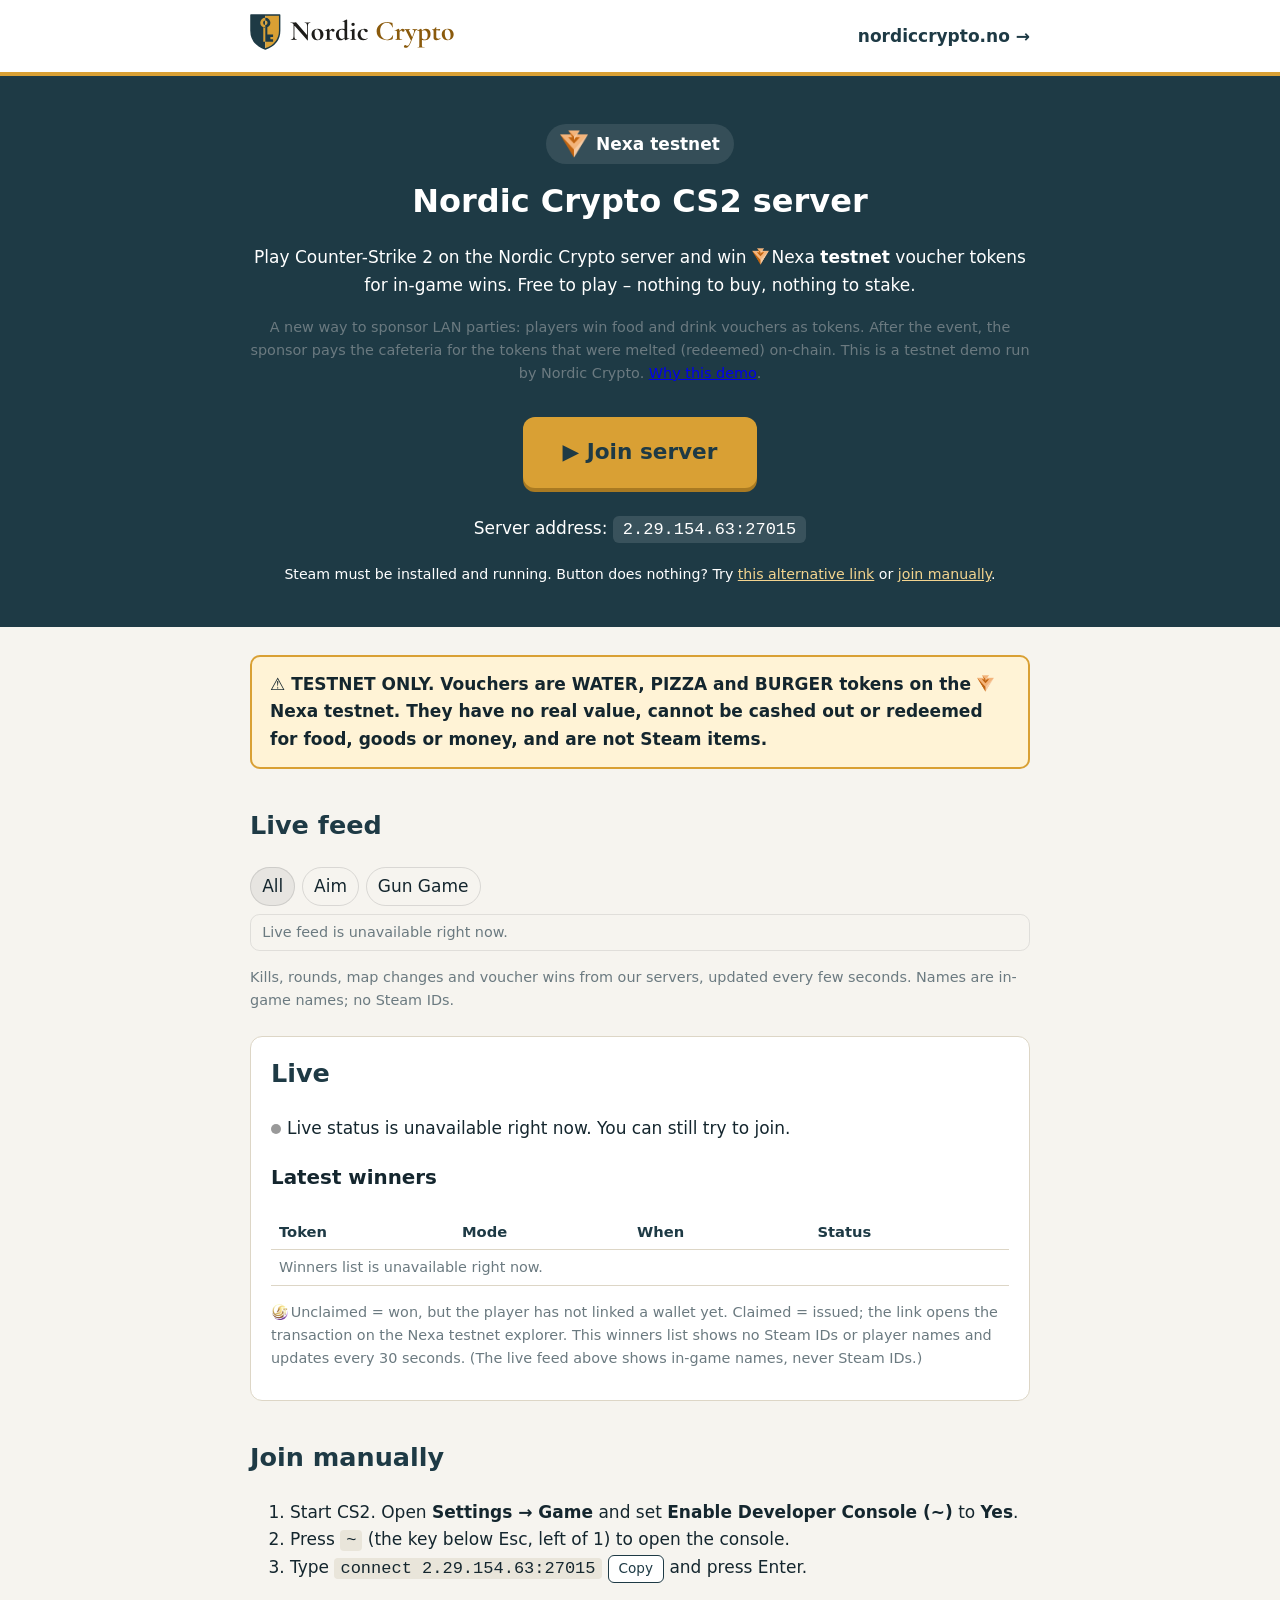
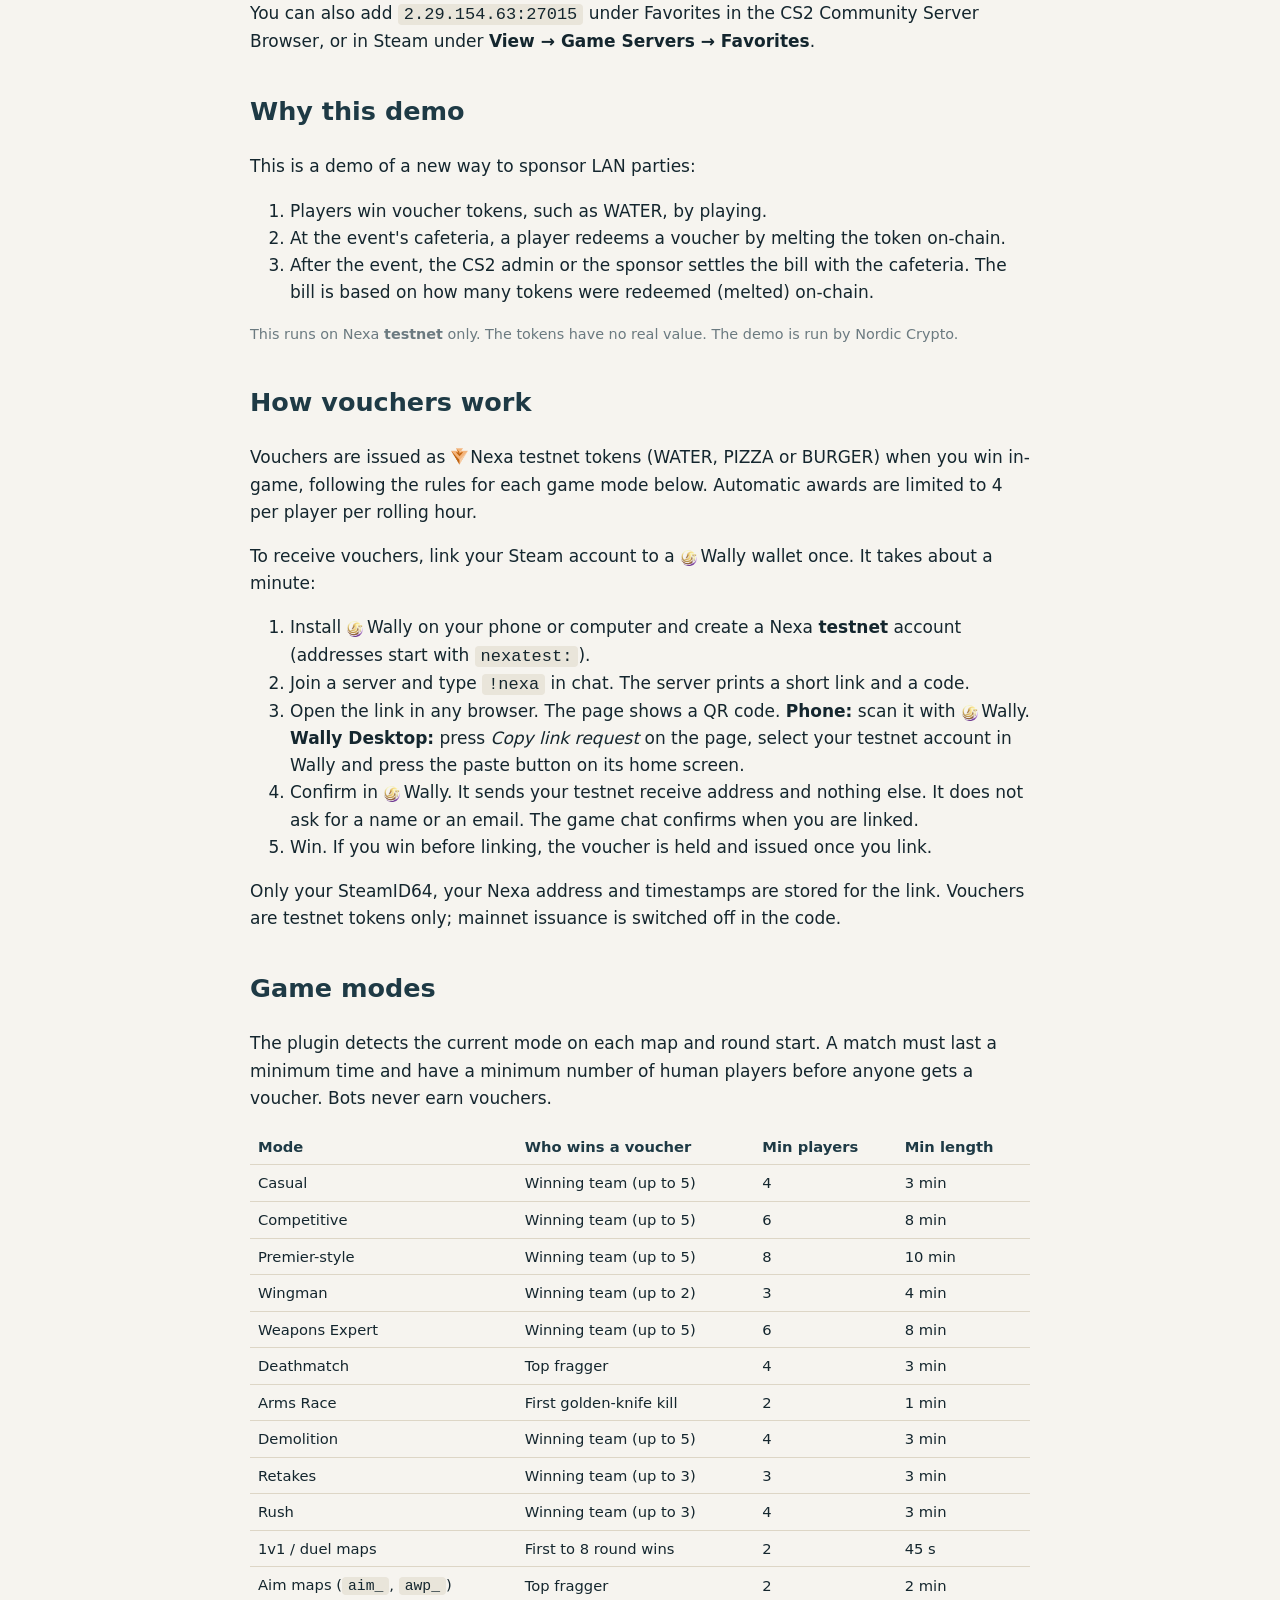
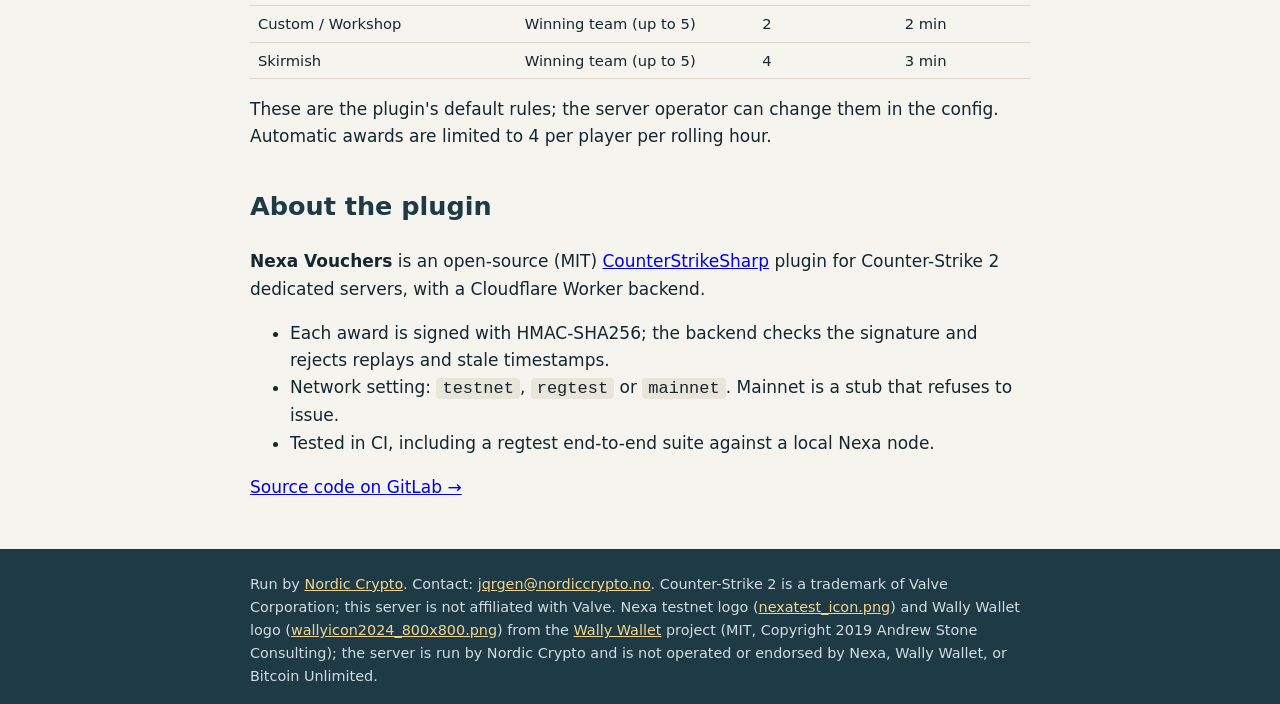
==== index.html @ bd3c8db7 "Hero: LAN sponsorship one-liner linking to Why this demo" ====
<!doctype html>
<html lang="en">
<head>
<meta charset="utf-8">
<meta name="viewport" content="width=device-width,initial-scale=1">
<title>Nordic Crypto CS2 server – Nexa testnet vouchers</title>
<meta name="description" content="Join the Nordic Crypto Counter-Strike 2 server. Win matches and earn Nexa testnet demo vouchers. Testnet only, no monetary value.">
<link rel="icon" href="assets/favicon.ico">
<link rel="apple-touch-icon" href="assets/apple-touch-icon.png">
<style>
:root{--teal:#1E3A45;--gold:#D9A034;--ink:#14262e;--bg:#f6f4ef}
*{box-sizing:border-box}body{margin:0;font:17px/1.6 system-ui,-apple-system,Segoe UI,Roboto,sans-serif;color:var(--ink);background:var(--bg)}
header{background:#fff;border-bottom:4px solid var(--gold)}.wrap{max-width:820px;margin:0 auto;padding:0 20px}
header .wrap{display:flex;align-items:center;justify-content:space-between;padding:14px 20px}header img{height:36px}
header a.back{color:var(--teal);font-weight:600;text-decoration:none}
.hero{background:var(--teal);color:#fff;text-align:center;padding:48px 0 40px}.hero h1{margin:0 0 8px;font-size:2rem}
.btn{display:inline-block;background:var(--gold);color:var(--teal);font-weight:800;font-size:1.35rem;padding:18px 40px;border-radius:12px;text-decoration:none;margin:18px 0 10px;box-shadow:0 4px 0 #a97a22}
.btn:hover{filter:brightness(1.07)}.addr{font-family:ui-monospace,Menlo,monospace;background:rgba(255,255,255,.12);padding:4px 10px;border-radius:6px}
.hero small a{color:#f3d48f}
.warn{background:#fff3d6;border:2px solid var(--gold);border-radius:10px;padding:14px 18px;margin:28px 0;font-weight:600}
h2{color:var(--teal);margin-top:36px}code,kbd{font-family:ui-monospace,Menlo,monospace;background:#e9e5da;padding:1px 6px;border-radius:4px}
table{border-collapse:collapse;width:100%;font-size:.92rem}th,td{border-bottom:1px solid #ddd6c6;padding:6px 8px;text-align:left}th{color:var(--teal)}
.copy{cursor:pointer;border:1px solid var(--teal);background:#fff;color:var(--teal);border-radius:6px;padding:2px 10px;font:inherit;font-size:.85rem;margin-left:6px}
footer{margin-top:48px;padding:24px 0;background:var(--teal);color:#cfdde2;font-size:.9rem}footer a{color:#f3d48f}
.nt{width:1em;height:1em;vertical-align:-.12em;margin-right:.15em}
.ww{width:16px;height:16px;vertical-align:-.22em;margin:0 .22em 0 .04em;flex:none}
.tag .ww{margin:0}
.netbadge{display:inline-flex;align-items:center;gap:8px;background:rgba(255,255,255,.1);border-radius:999px;padding:6px 14px;margin-bottom:12px;font-weight:600}.netbadge img{width:28px;height:28px}
.live{background:#fff;border:1px solid #ddd6c6;border-radius:12px;padding:16px 20px;margin:24px 0}.live h2{margin-top:0}
.dot{display:inline-block;width:10px;height:10px;border-radius:50%;background:#999;margin-right:6px}.dot.on{background:#2e9e5b}.dot.off{background:#c0392b}
.tag{display:inline-flex;align-items:center;gap:.28em;white-space:nowrap;vertical-align:baseline;font-size:.8rem;font-weight:700;padding:2px 8px;border-radius:999px}.tag.c{background:#d9f0e2;color:#1d6b3d}.tag.u{background:#eee;color:#555}
.muted{color:#6b7a80;font-size:.9rem}
</style>
<link rel="stylesheet" href="assets/feed.css">
</head>
<body>
<header><div class="wrap"><a href="https://nordiccrypto.no"><img src="assets/lockup.svg" alt="Nordic Crypto"></a><a class="back" href="https://nordiccrypto.no">nordiccrypto.no →</a></div></header>

<section class="hero"><div class="wrap">
<div class="netbadge"><img src="assets/nexa-testnet.png" alt="Nexa testnet logo" width="28" height="28">Nexa testnet</div>
<h1>Nordic Crypto CS2 server</h1>
<p>Play Counter-Strike 2 on the Nordic Crypto server and win <img class="nt" src="assets/nexa-testnet.png" alt="" width="16" height="16">Nexa <strong>testnet</strong> voucher tokens for in-game wins. Free to play – nothing to buy, nothing to stake.</p>
<p class="muted">A new way to sponsor LAN parties: players win food and drink vouchers as tokens. After the event, the sponsor pays the cafeteria for the tokens that were melted (redeemed) on-chain. This is a testnet demo run by Nordic Crypto. <a href="#why">Why this demo</a>.</p>
<a class="btn" href="steam://connect/2.29.154.63:27015">▶ Join server</a>
<p>Server address: <span class="addr" id="addr">2.29.154.63:27015</span></p>
<small>Steam must be installed and running. Button does nothing? Try <a href="steam://run/730//+connect%202.29.154.63:27015">this alternative link</a> or <a href="#manual">join manually</a>.</small>
</div></section>

<main class="wrap">
<div class="warn">⚠ TESTNET ONLY. Vouchers are WATER, PIZZA and BURGER tokens on the <img class="nt" src="assets/nexa-testnet.png" alt="" width="16" height="16">Nexa testnet. They have no real value, cannot be cashed out or redeemed for food, goods or money, and are not Steam items.</div>

<section class="feed">
<h2>Live feed</h2>
<div class="tabs" id="feed-tabs"><button data-server="" aria-pressed="true">All</button><button data-server="cs2-vouchers-1" aria-pressed="false">Aim</button><button data-server="cs2-gungame-1" aria-pressed="false">Gun Game</button></div>
<ol id="feed" aria-live="polite"><li class="muted">Loading…</li></ol>
<p class="muted">Kills, rounds, map changes and voucher wins from our servers, updated every few seconds. Names are in-game names; no Steam IDs.</p>
</section>
<script src="assets/feed.js" defer></script>

<section class="live" aria-live="polite">
<h2>Live</h2>
<p id="srv"><span class="dot"></span>Loading server status…</p>
<h3>Latest winners</h3>
<table><thead><tr><th>Token</th><th>Mode</th><th>When</th><th>Status</th></tr></thead><tbody id="wins"><tr><td colspan="4" class="muted">Loading…</td></tr></tbody></table>
<p class="muted"><img class="ww" src="assets/wally-wallet.png" alt="Wally Wallet" width="16" height="16">Unclaimed = won, but the player has not linked a wallet yet. Claimed = issued; the link opens the transaction on the Nexa testnet explorer. This winners list shows no Steam IDs or player names and updates every 30 seconds. (The live feed above shows in-game names, never Steam IDs.)</p>
</section>

<h2 id="manual">Join manually</h2>
<ol>
<li>Start CS2. Open <strong>Settings → Game</strong> and set <strong>Enable Developer Console (~)</strong> to <strong>Yes</strong>.</li>
<li>Press <kbd>~</kbd> (the key below Esc, left of 1) to open the console.</li>
<li>Type <code id="cmd">connect 2.29.154.63:27015</code><button class="copy" data-copy="connect 2.29.154.63:27015">Copy</button> and press Enter.</li>
</ol>
<p>You can also add <code>2.29.154.63:27015</code> under Favorites in the CS2 Community Server Browser, or in Steam under <strong>View → Game Servers → Favorites</strong>.</p>

<h2 id="why">Why this demo</h2>
<p>This is a demo of a new way to sponsor LAN parties:</p>
<ol>
<li>Players win voucher tokens, such as WATER, by playing.</li>
<li>At the event's cafeteria, a player redeems a voucher by melting the token on-chain.</li>
<li>After the event, the CS2 admin or the sponsor settles the bill with the cafeteria. The bill is based on how many tokens were redeemed (melted) on-chain.</li>
</ol>
<p class="muted">This runs on Nexa <strong>testnet</strong> only. The tokens have no real value. The demo is run by Nordic Crypto.</p>

<h2>How vouchers work</h2>
<p>Vouchers are issued as <img class="nt" src="assets/nexa-testnet.png" alt="" width="16" height="16">Nexa testnet tokens (WATER, PIZZA or BURGER) when you win in-game, following the rules for each game mode below. Automatic awards are limited to 4 per player per rolling hour.</p>
<p>To receive vouchers, link your Steam account to a <img class="ww" src="assets/wally-wallet.png" alt="Wally Wallet" width="16" height="16">Wally wallet once. It takes about a minute:</p>
<ol>
<li>Install <img class="ww" src="assets/wally-wallet.png" alt="Wally Wallet" width="16" height="16">Wally on your phone or computer and create a Nexa <strong>testnet</strong> account (addresses start with <code>nexatest:</code>).</li>
<li>Join a server and type <code>!nexa</code> in chat. The server prints a short link and a code.</li>
<li>Open the link in any browser. The page shows a QR code. <strong>Phone:</strong> scan it with <img class="ww" src="assets/wally-wallet.png" alt="Wally Wallet" width="16" height="16">Wally. <strong>Wally Desktop:</strong> press <em>Copy link request</em> on the page, select your testnet account in Wally and press the paste button on its home screen.</li>
<li>Confirm in <img class="ww" src="assets/wally-wallet.png" alt="Wally Wallet" width="16" height="16">Wally. It sends your testnet receive address and nothing else. It does not ask for a name or an email. The game chat confirms when you are linked.</li>
<li>Win. If you win before linking, the voucher is held and issued once you link.</li>
</ol>
<p>Only your SteamID64, your Nexa address and timestamps are stored for the link. Vouchers are testnet tokens only; mainnet issuance is switched off in the code.</p>

<h2>Game modes</h2>
<p>The plugin detects the current mode on each map and round start. A match must last a minimum time and have a minimum number of human players before anyone gets a voucher. Bots never earn vouchers.</p>
<table>
<tr><th>Mode</th><th>Who wins a voucher</th><th>Min players</th><th>Min length</th></tr>
<tr><td>Casual</td><td>Winning team (up to 5)</td><td>4</td><td>3 min</td></tr>
<tr><td>Competitive</td><td>Winning team (up to 5)</td><td>6</td><td>8 min</td></tr>
<tr><td>Premier-style</td><td>Winning team (up to 5)</td><td>8</td><td>10 min</td></tr>
<tr><td>Wingman</td><td>Winning team (up to 2)</td><td>3</td><td>4 min</td></tr>
<tr><td>Weapons Expert</td><td>Winning team (up to 5)</td><td>6</td><td>8 min</td></tr>
<tr><td>Deathmatch</td><td>Top fragger</td><td>4</td><td>3 min</td></tr>
<tr><td>Arms Race</td><td>First golden-knife kill</td><td>2</td><td>1 min</td></tr>
<tr><td>Demolition</td><td>Winning team (up to 5)</td><td>4</td><td>3 min</td></tr>
<tr><td>Retakes</td><td>Winning team (up to 3)</td><td>3</td><td>3 min</td></tr>
<tr><td>Rush</td><td>Winning team (up to 3)</td><td>4</td><td>3 min</td></tr>
<tr><td>1v1 / duel maps</td><td>First to 8 round wins</td><td>2</td><td>45 s</td></tr>
<tr><td>Aim maps (<code>aim_</code>, <code>awp_</code>)</td><td>Top fragger</td><td>2</td><td>2 min</td></tr>
<tr><td>Custom / Workshop</td><td>Winning team (up to 5)</td><td>2</td><td>2 min</td></tr>
<tr><td>Skirmish</td><td>Winning team (up to 5)</td><td>4</td><td>3 min</td></tr>
</table>
<p>These are the plugin's default rules; the server operator can change them in the config. Automatic awards are limited to 4 per player per rolling hour.</p>

<h2>About the plugin</h2>
<p><strong>Nexa Vouchers</strong> is an open-source (MIT) <a href="https://github.com/roflmuffin/CounterStrikeSharp">CounterStrikeSharp</a> plugin for Counter-Strike 2 dedicated servers, with a Cloudflare Worker backend.</p>
<ul>
<li>Each award is signed with HMAC-SHA256; the backend checks the signature and rejects replays and stale timestamps.</li>
<li>Network setting: <code>testnet</code>, <code>regtest</code> or <code>mainnet</code>. Mainnet is a stub that refuses to issue.</li>
<li>Tested in CI, including a regtest end-to-end suite against a local Nexa node.</li>
</ul>
<p><a href="https://gitlab.com/jQrgen/cs2-nexa-vouchers">Source code on GitLab →</a></p>
</main>

<footer><div class="wrap">Run by <a href="https://nordiccrypto.no">Nordic Crypto</a>. Contact: <a href="mailto:jqrgen@nordiccrypto.no">jqrgen@nordiccrypto.no</a>. Counter-Strike 2 is a trademark of Valve Corporation; this server is not affiliated with Valve. Nexa testnet logo (<a href="https://gitlab.com/wallywallet/wallet/-/blob/main/shared/src/commonMain/resources/icons/nexatest_icon.png">nexatest_icon.png</a>) and Wally Wallet logo (<a href="https://gitlab.com/wallywallet/wallet/-/blob/main/shared/src/commonMain/resources/icons/wallyicon2024_800x800.png">wallyicon2024_800x800.png</a>) from the <a href="https://gitlab.com/wallywallet/wallet">Wally Wallet</a> project (MIT, Copyright 2019 Andrew Stone Consulting); the server is run by Nordic Crypto and is not operated or endorsed by Nexa, Wally Wallet, or Bitcoin Unlimited.</div></footer>
<script>
document.querySelectorAll('.copy').forEach(b=>b.onclick=()=>{navigator.clipboard.writeText(b.dataset.copy).then(()=>{b.textContent='Copied';setTimeout(()=>b.textContent='Copy',1500)})});

const API='https://cs2-api.nordiccrypto.workers.dev';
const wallyIcon='<img class="ww" src="assets/wally-wallet.png" alt="Wally Wallet" width="16" height="16">';
const esc=t=>String(t).replace(/[&<>"]/g,c=>({'&':'&amp;','<':'&lt;','>':'&gt;','"':'&quot;'}[c]));
const ago=t=>{const d=Math.max(0,Math.floor(Date.now()/1000)-t);return d<60?d+' s ago':d<3600?Math.floor(d/60)+' min ago':d<86400?Math.floor(d/3600)+' h ago':new Date(t*1000).toLocaleDateString()};
async function j(path){const r=await fetch(API+path,{cache:'no-store'});if(!r.ok)throw new Error(r.status);return r.json()}
async function refresh(){
  const srv=document.getElementById('srv'),wins=document.getElementById('wins');
  try{const s=await j('/stats');const list=s.servers||[];
    const names={'cs2-vouchers-1':['Aim / AWP','2.29.154.63:27015'],'cs2-gungame-1':['Gun Game (Arms Race)','2.29.154.63:27025']};
    const row=v=>{const n=names[v.serverId]||[v.serverId,''];const label='<strong>'+esc(n[0])+'</strong>'+(n[1]?' <a href="steam://connect/'+esc(n[1])+'">'+esc(n[1])+'</a>':'');
      return v.online?'<span class="dot on"></span>'+label+' – online – '+esc(v.players)+' '+(v.players===1?'human':'humans')+(v.bots!=null?' + '+esc(v.bots)+' '+(v.bots===1?'bot':'bots'):'')+' / '+esc(v.maxPlayers)+' · map <code>'+esc(v.map)+'</code> · '+esc(v.mode)
        :'<span class="dot off"></span>'+label+' – offline – last seen '+ago(v.lastSeen)};
    srv.innerHTML=list.length?list.map(row).join('<br>'):'<span class="dot"></span>No status reported yet.';
  }catch(e){srv.innerHTML='<span class="dot"></span>Live status is unavailable right now. You can still try to join.'}
  try{const w=await j('/winners');const rows=w.winners||[];
    wins.innerHTML=rows.length?rows.map(r=>'<tr><td>'+esc(r.token)+'</td><td>'+esc(r.mode)+'</td><td>'+ago(r.time)+'</td><td>'+(r.status==='Claimed'?'<span class="tag c">'+wallyIcon+'Claimed</span>'+(r.txUrl&&/^https:\/\/testnet-explorer\.nexa\.org\/tx\/[0-9a-f]{64}$/.test(r.txUrl)?' <a href="'+esc(r.txUrl)+'" rel="noopener" target="_blank">tx</a>':'')+(r.recipient?' <span class="muted">'+esc(r.recipient)+'</span>':''):'<span class="tag u">Unclaimed</span>')+'</td></tr>').join(''):'<tr><td colspan="4" class="muted">No wins yet.</td></tr>';
  }catch(e){wins.innerHTML='<tr><td colspan="4" class="muted">Winners list is unavailable right now.</td></tr>'}
}
refresh();setInterval(refresh,30000);
</script>
</body>
</html>
---- assets/feed.css ----
.feed{margin:1.5rem 0}
.feed .tabs{display:flex;gap:.4rem;flex-wrap:wrap;margin:.5rem 0}
.feed .tabs button{font:inherit;padding:.3rem .7rem;border-radius:999px;border:1px solid #8884;background:transparent;color:inherit;cursor:pointer}
.feed .tabs button[aria-pressed="true"]{background:#8882}
.feed ol{list-style:none;margin:0;padding:0;max-height:22rem;overflow-y:auto;border:1px solid #8883;border-radius:.6rem;font-size:.92rem}
.feed li{padding:.4rem .7rem;border-bottom:1px solid #8882;display:flex;gap:.5rem;align-items:baseline;overflow-wrap:anywhere}
.feed li:last-child{border-bottom:0}
.feed time{opacity:.6;font-size:.8rem;white-space:nowrap;min-width:3.2rem}
.feed .srv{opacity:.6;font-size:.75rem;white-space:nowrap}
.feed .CT{color:#5aa9e6}.feed .T{color:#e6b35a}.feed .hs{font-size:.75rem;opacity:.8}
@media (max-width:540px){.feed li{flex-wrap:wrap}.feed ol{max-height:60vh}}
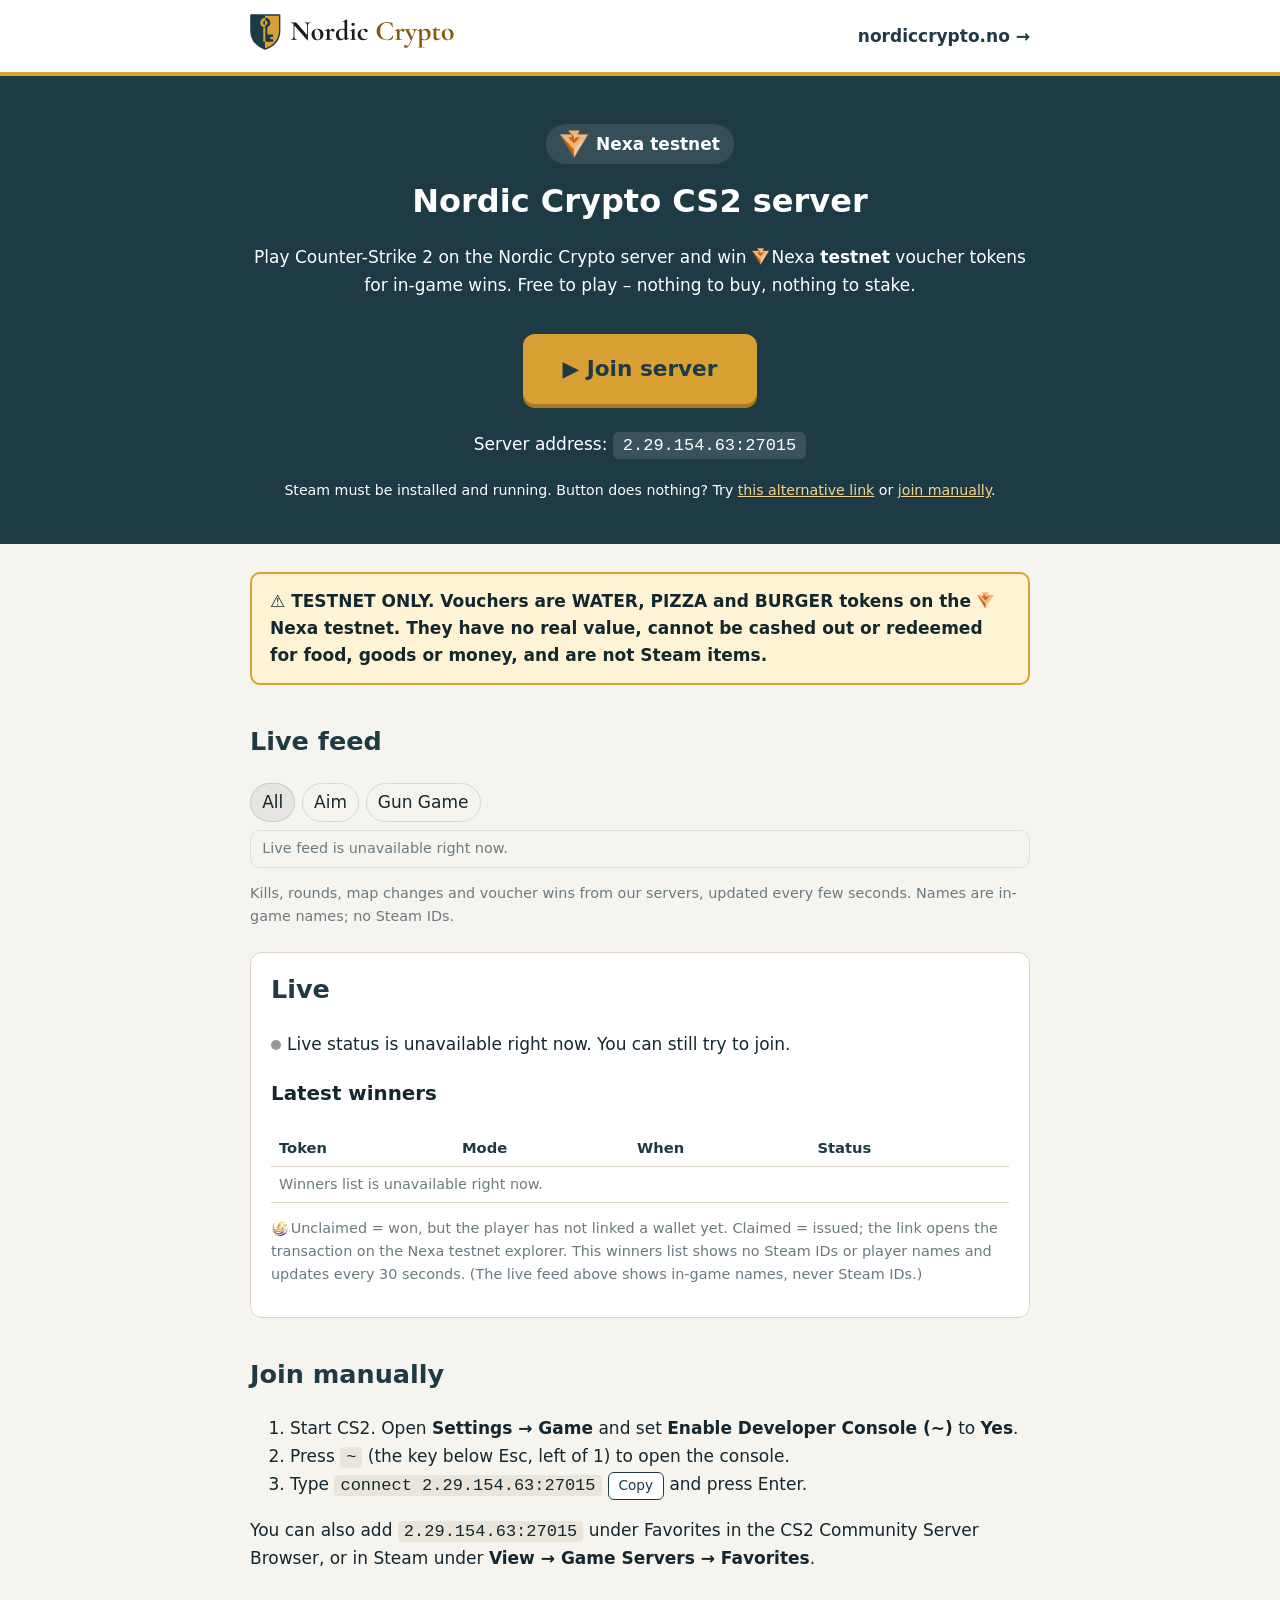
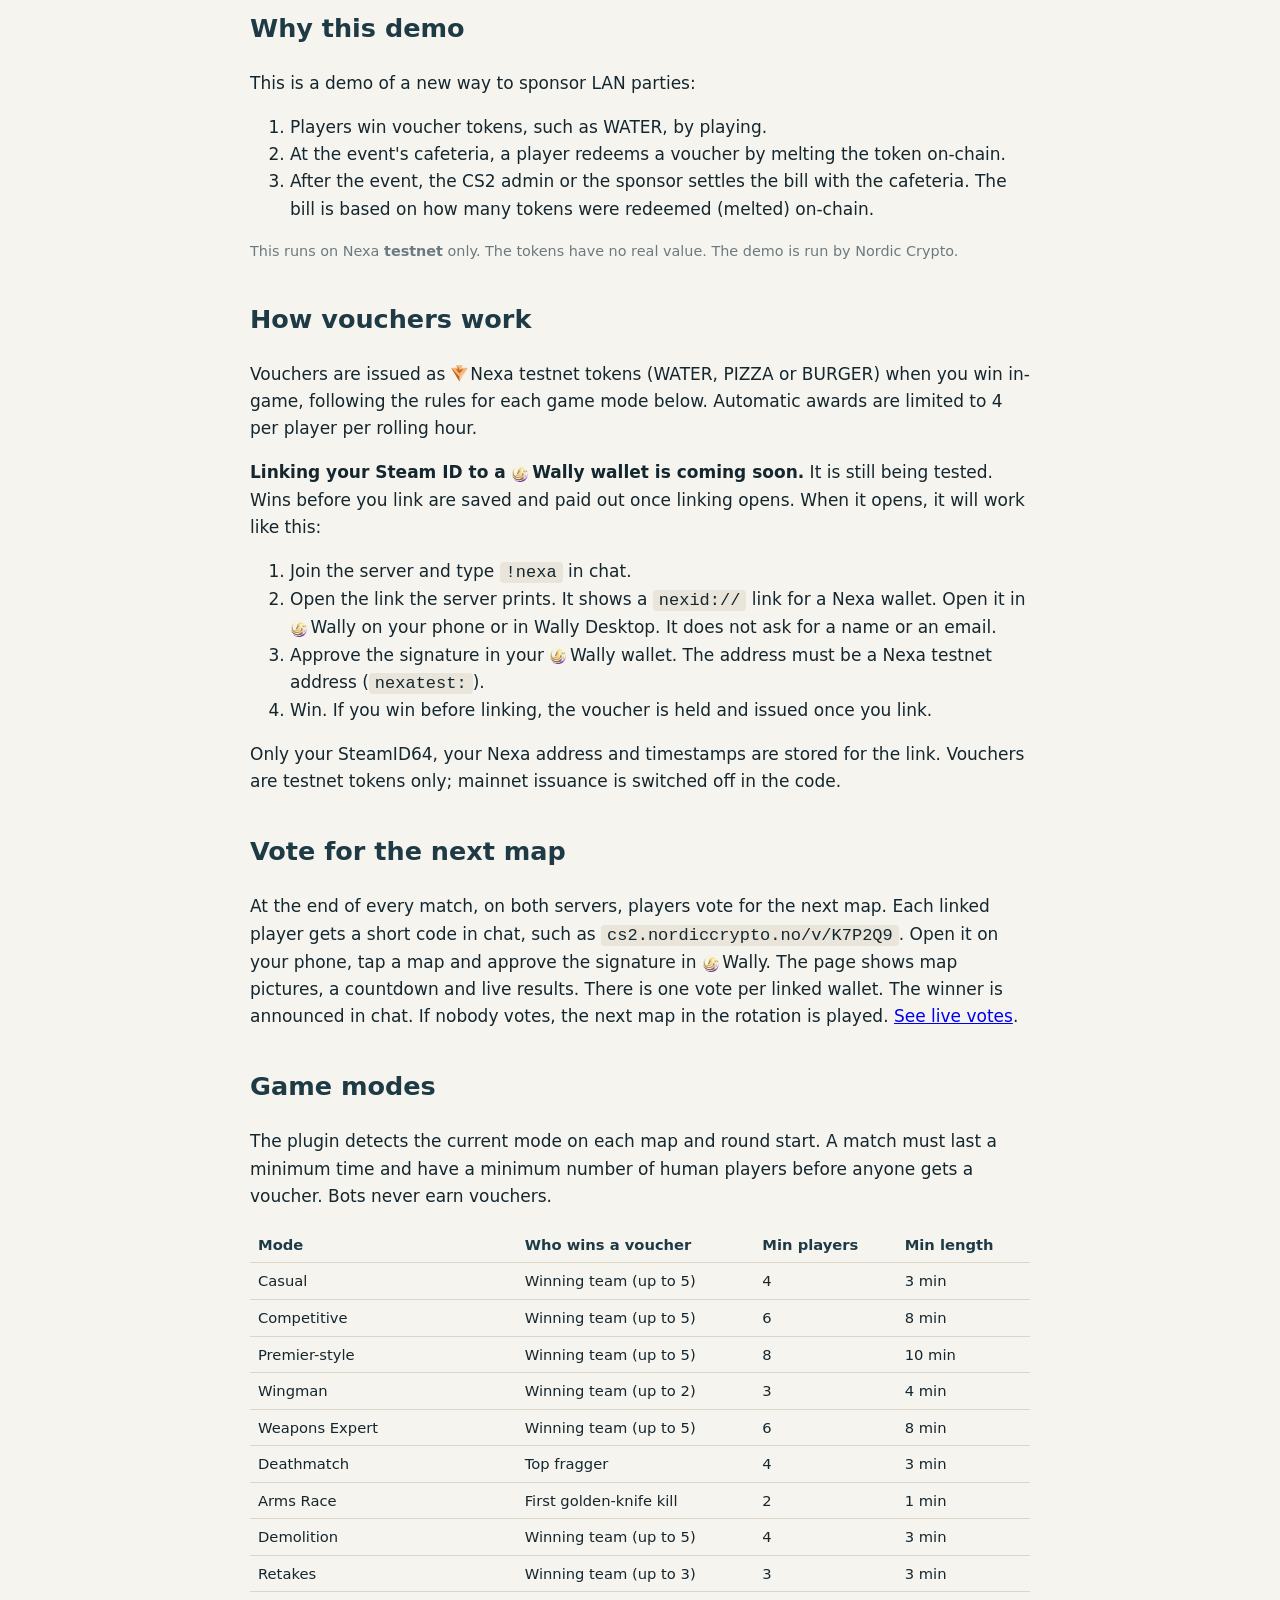
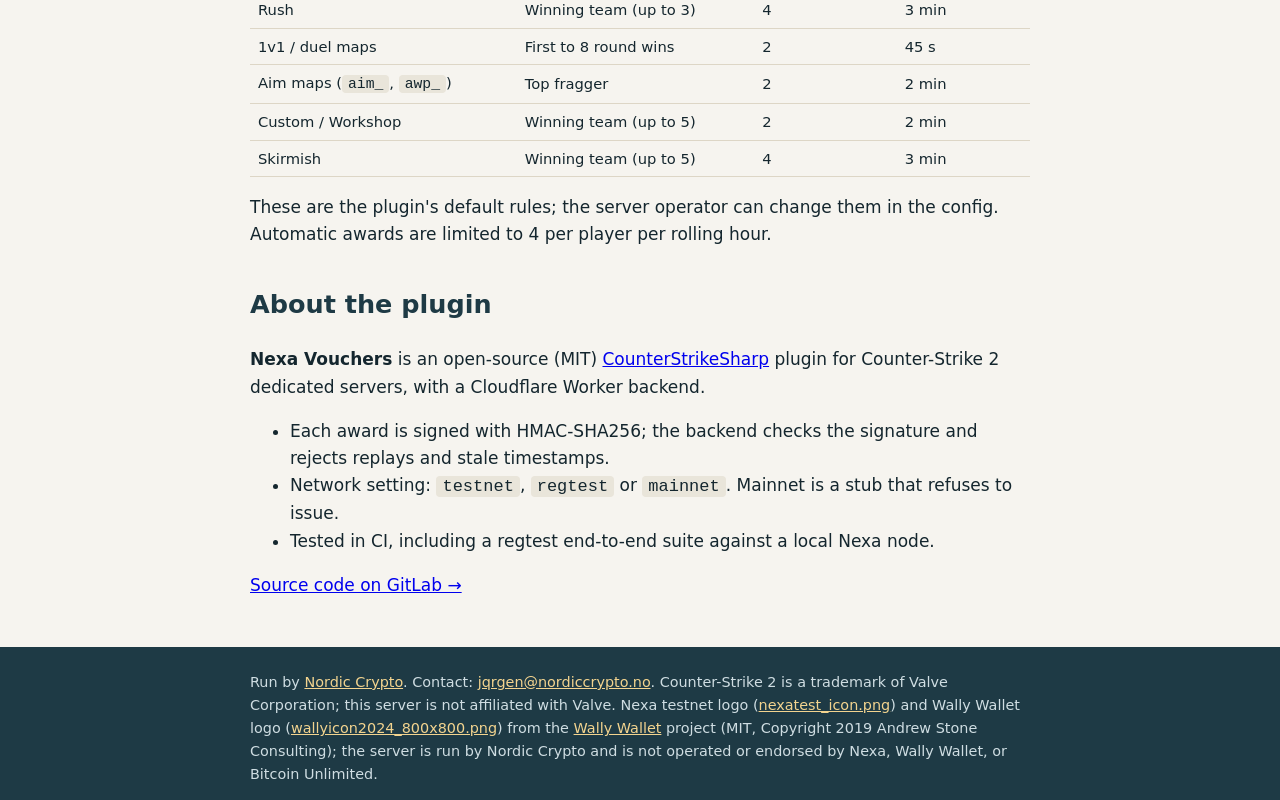
==== commit 598065f0: "Merge pull request #9 from nordic-crypto-org/map-vote Next-map vote: /v/CODE redirect and explainer" ====
--- a/index.html
+++ b/index.html
@@ -40,7 +40,6 @@
 <div class="netbadge"><img src="assets/nexa-testnet.png" alt="Nexa testnet logo" width="28" height="28">Nexa testnet</div>
 <h1>Nordic Crypto CS2 server</h1>
 <p>Play Counter-Strike 2 on the Nordic Crypto server and win <img class="nt" src="assets/nexa-testnet.png" alt="" width="16" height="16">Nexa <strong>testnet</strong> voucher tokens for in-game wins. Free to play – nothing to buy, nothing to stake.</p>
-<p class="muted">A new way to sponsor LAN parties: players win food and drink vouchers as tokens. After the event, the sponsor pays the cafeteria for the tokens that were melted (redeemed) on-chain. This is a testnet demo run by Nordic Crypto. <a href="#why">Why this demo</a>.</p>
 <a class="btn" href="steam://connect/2.29.154.63:27015">▶ Join server</a>
 <p>Server address: <span class="addr" id="addr">2.29.154.63:27015</span></p>
 <small>Steam must be installed and running. Button does nothing? Try <a href="steam://run/730//+connect%202.29.154.63:27015">this alternative link</a> or <a href="#manual">join manually</a>.</small>
@@ -73,7 +72,7 @@
 </ol>
 <p>You can also add <code>2.29.154.63:27015</code> under Favorites in the CS2 Community Server Browser, or in Steam under <strong>View → Game Servers → Favorites</strong>.</p>
 
-<h2 id="why">Why this demo</h2>
+<h2>Why this demo</h2>
 <p>This is a demo of a new way to sponsor LAN parties:</p>
 <ol>
 <li>Players win voucher tokens, such as WATER, by playing.</li>
@@ -84,15 +83,17 @@
 
 <h2>How vouchers work</h2>
 <p>Vouchers are issued as <img class="nt" src="assets/nexa-testnet.png" alt="" width="16" height="16">Nexa testnet tokens (WATER, PIZZA or BURGER) when you win in-game, following the rules for each game mode below. Automatic awards are limited to 4 per player per rolling hour.</p>
-<p>To receive vouchers, link your Steam account to a <img class="ww" src="assets/wally-wallet.png" alt="Wally Wallet" width="16" height="16">Wally wallet once. It takes about a minute:</p>
+<p><strong>Linking your Steam ID to a <img class="ww" src="assets/wally-wallet.png" alt="Wally Wallet" width="16" height="16">Wally wallet is coming soon.</strong> It is still being tested. Wins before you link are saved and paid out once linking opens. When it opens, it will work like this:</p>
 <ol>
-<li>Install <img class="ww" src="assets/wally-wallet.png" alt="Wally Wallet" width="16" height="16">Wally on your phone or computer and create a Nexa <strong>testnet</strong> account (addresses start with <code>nexatest:</code>).</li>
-<li>Join a server and type <code>!nexa</code> in chat. The server prints a short link and a code.</li>
-<li>Open the link in any browser. The page shows a QR code. <strong>Phone:</strong> scan it with <img class="ww" src="assets/wally-wallet.png" alt="Wally Wallet" width="16" height="16">Wally. <strong>Wally Desktop:</strong> press <em>Copy link request</em> on the page, select your testnet account in Wally and press the paste button on its home screen.</li>
-<li>Confirm in <img class="ww" src="assets/wally-wallet.png" alt="Wally Wallet" width="16" height="16">Wally. It sends your testnet receive address and nothing else. It does not ask for a name or an email. The game chat confirms when you are linked.</li>
+<li>Join the server and type <code>!nexa</code> in chat.</li>
+<li>Open the link the server prints. It shows a <code>nexid://</code> link for a Nexa wallet. Open it in <img class="ww" src="assets/wally-wallet.png" alt="Wally Wallet" width="16" height="16">Wally on your phone or in Wally Desktop. It does not ask for a name or an email.</li>
+<li>Approve the signature in your <img class="ww" src="assets/wally-wallet.png" alt="Wally Wallet" width="16" height="16">Wally wallet. The address must be a Nexa testnet address (<code>nexatest:</code>).</li>
 <li>Win. If you win before linking, the voucher is held and issued once you link.</li>
 </ol>
 <p>Only your SteamID64, your Nexa address and timestamps are stored for the link. Vouchers are testnet tokens only; mainnet issuance is switched off in the code.</p>
+
+<h2>Vote for the next map</h2>
+<p>At the end of every match, on both servers, players vote for the next map. Each linked player gets a short code in chat, such as <code>cs2.nordiccrypto.no/v/K7P2Q9</code>. Open it on your phone, tap a map and approve the signature in <img class="ww" src="assets/wally-wallet.png" alt="Wally Wallet" width="16" height="16">Wally. The page shows map pictures, a countdown and live results. There is one vote per linked wallet. The winner is announced in chat. If nobody votes, the next map in the rotation is played. <a href="/vote">See live votes</a>.</p>
 
 <h2>Game modes</h2>
 <p>The plugin detects the current mode on each map and round start. A match must last a minimum time and have a minimum number of human players before anyone gets a voucher. Bots never earn vouchers.</p>
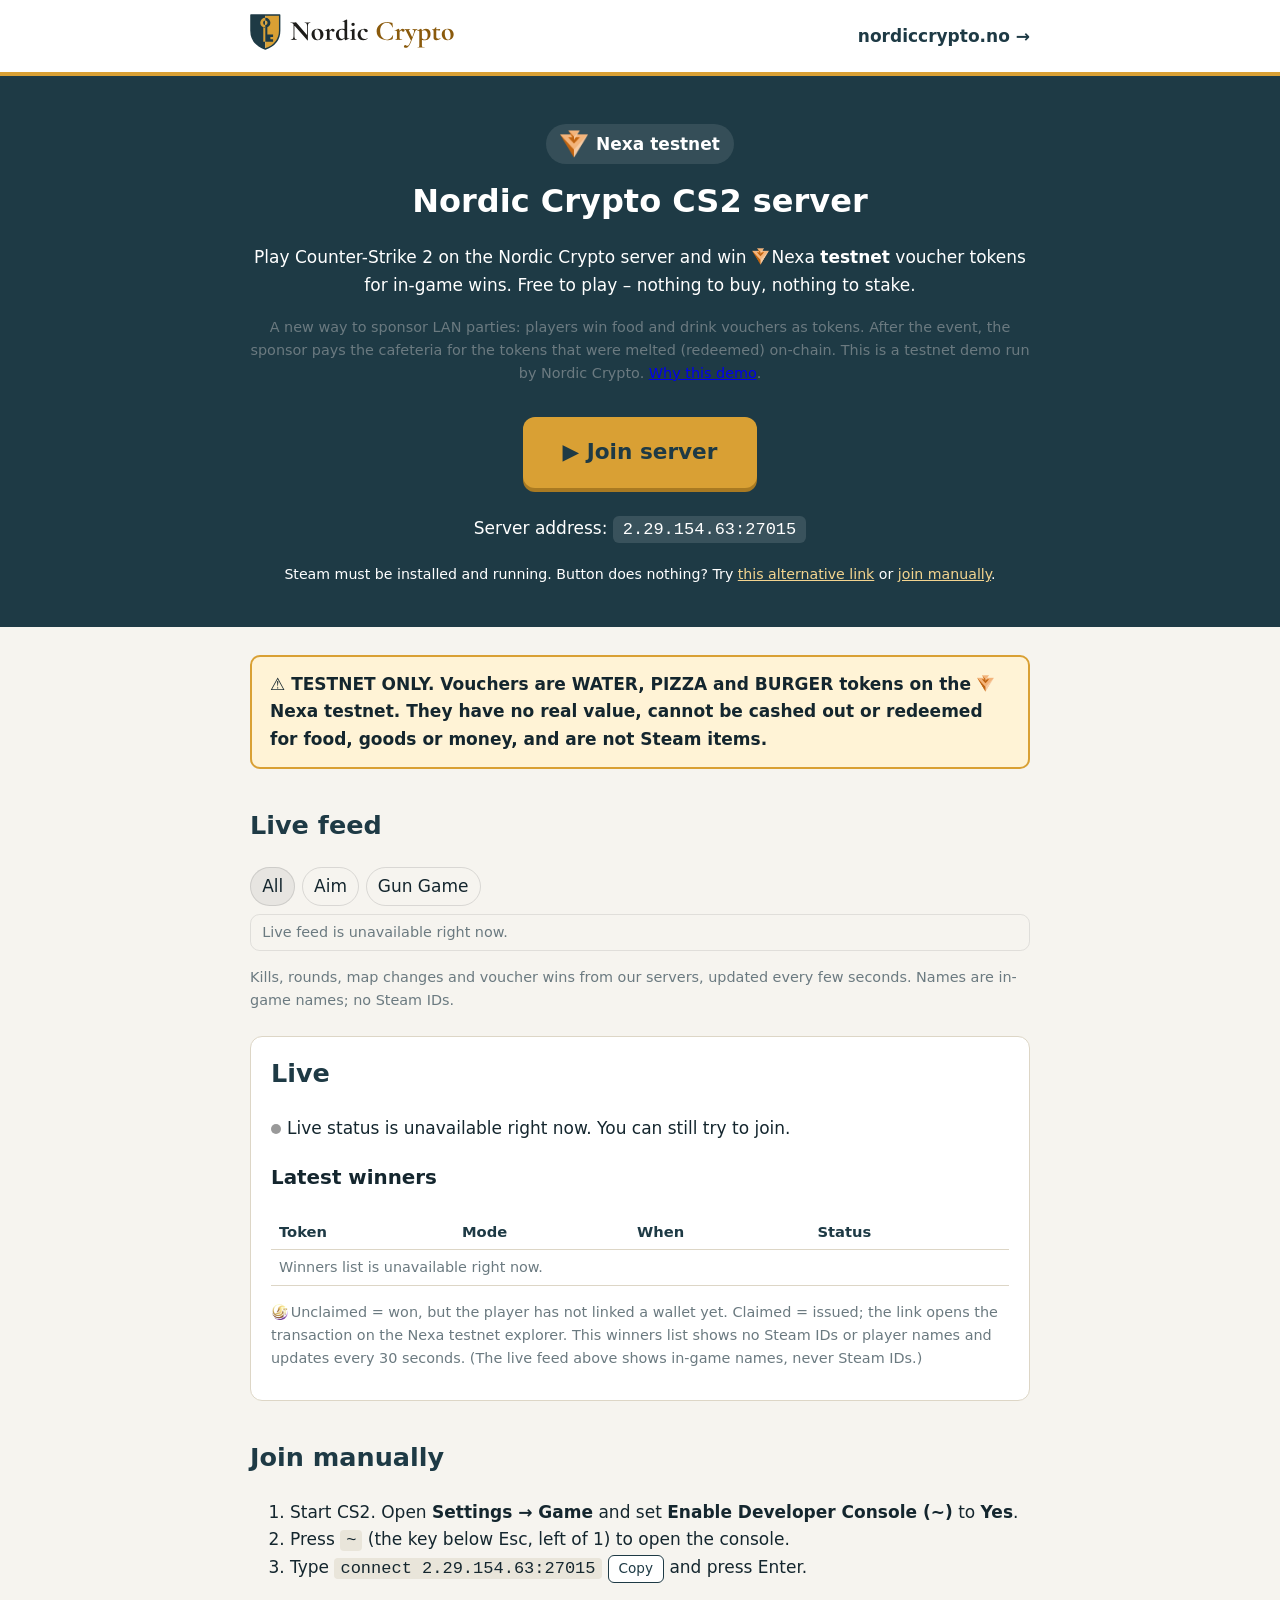
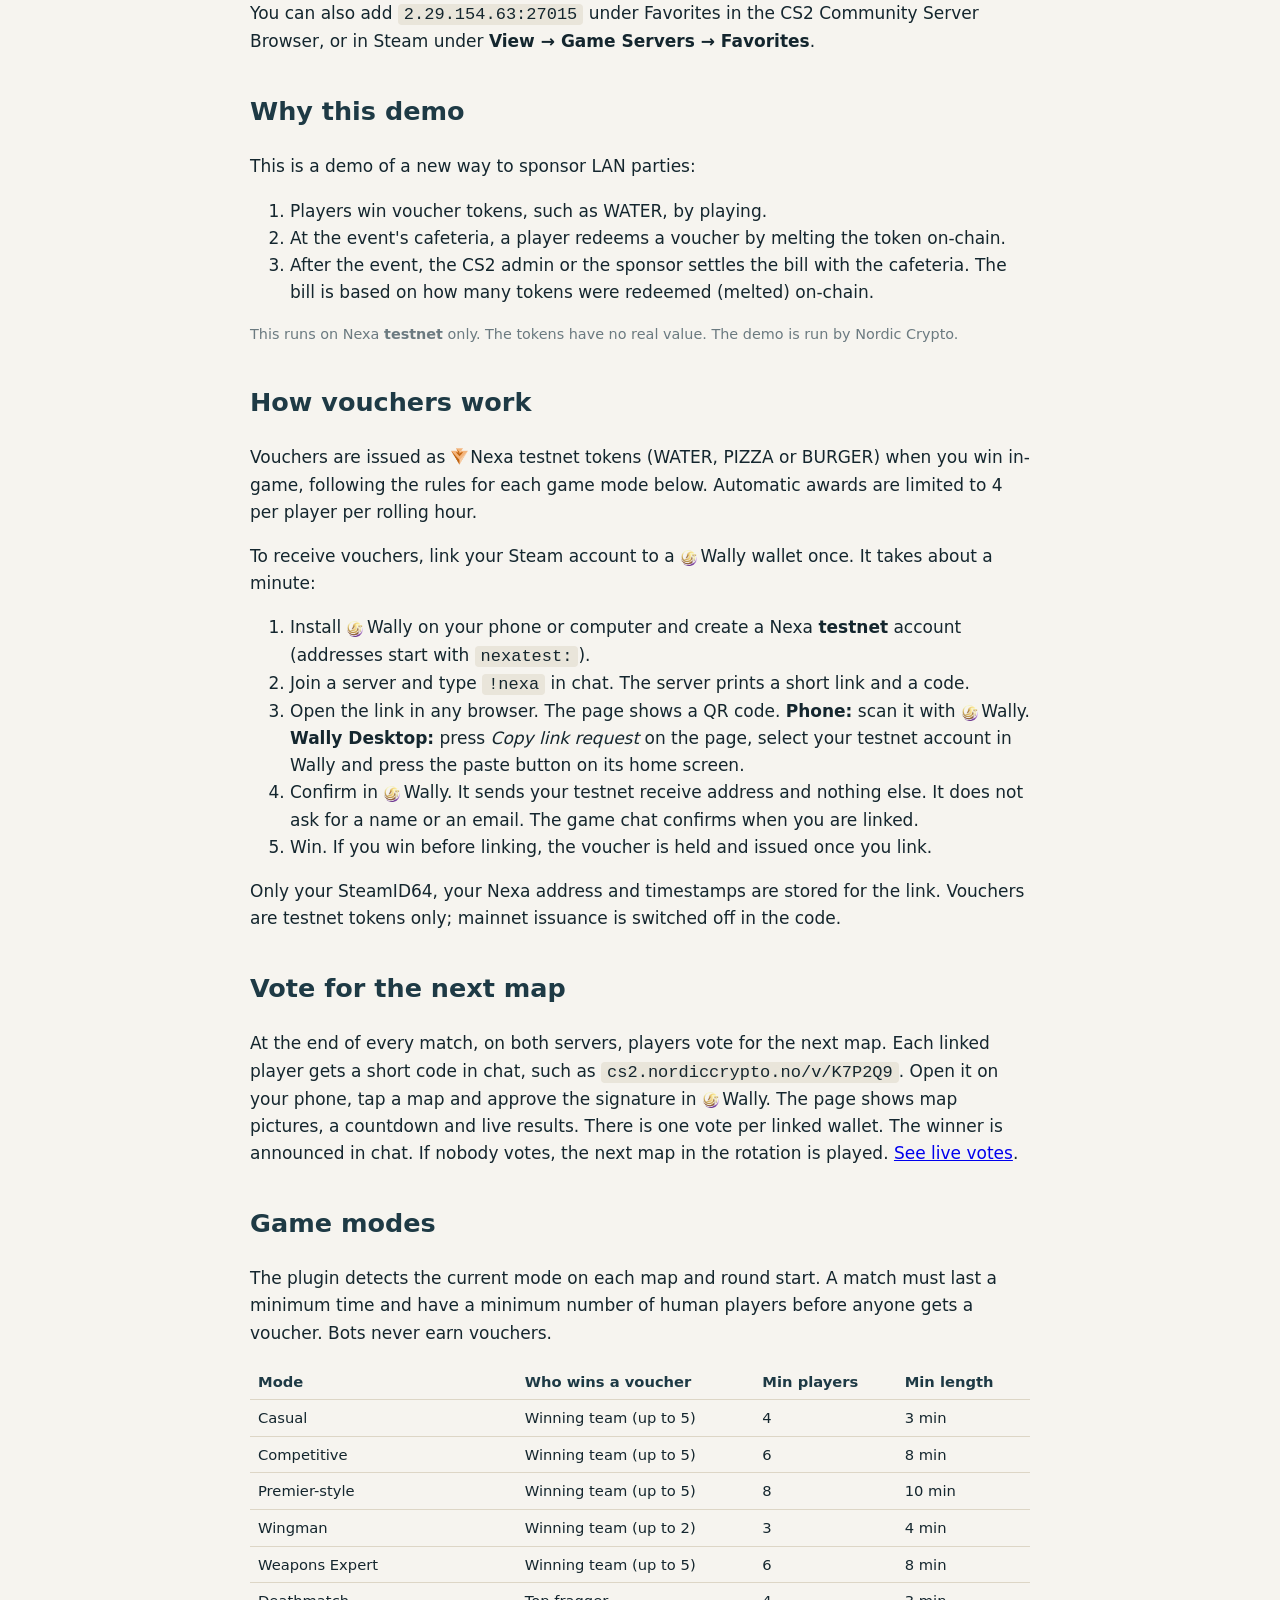
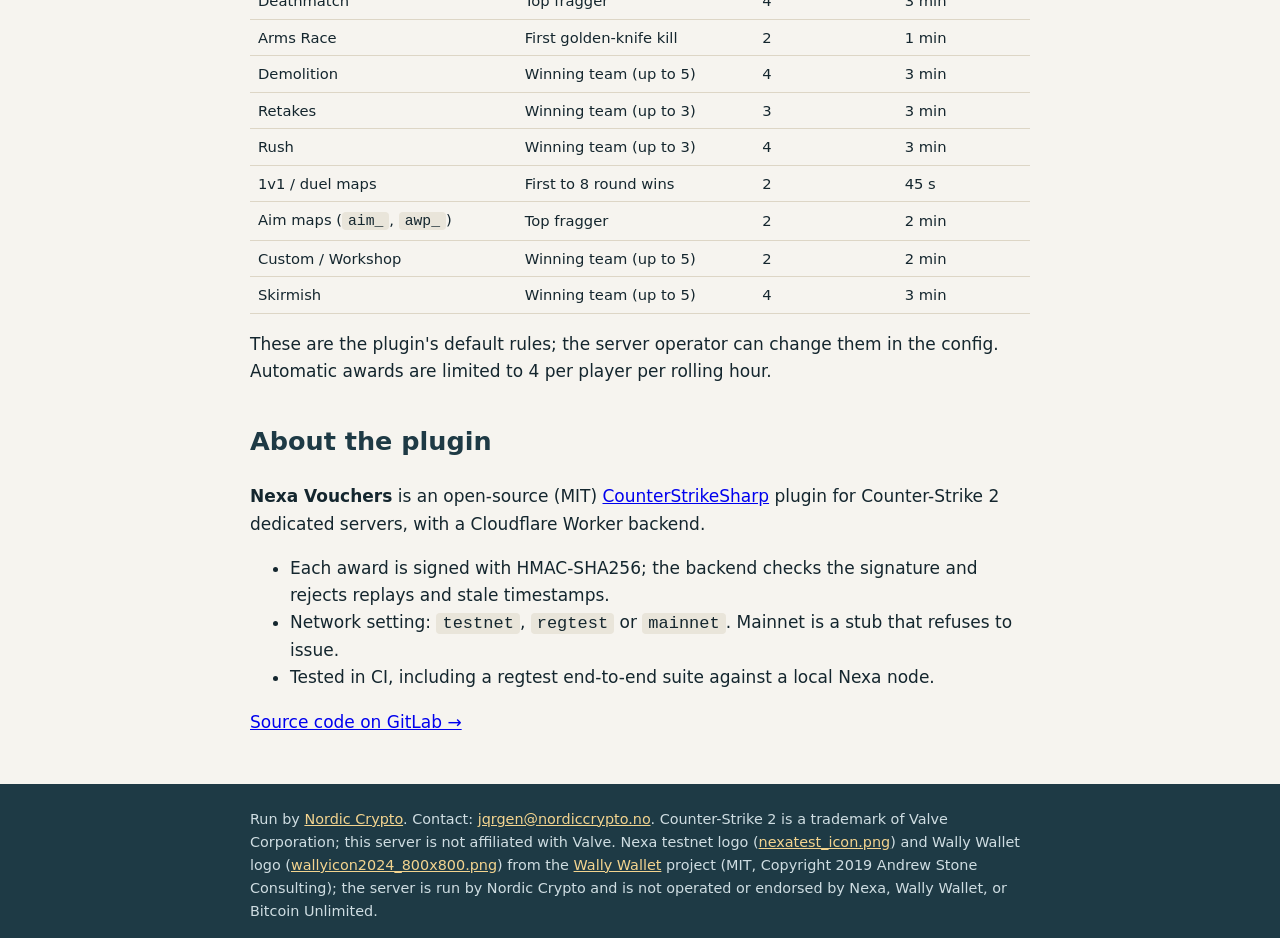
==== commit eed134f7: "Merge pull request #8 from nordic-crypto-org/how-vouchers-current How vouchers work: current flow + " ====
--- a/index.html
+++ b/index.html
@@ -40,6 +40,7 @@
 <div class="netbadge"><img src="assets/nexa-testnet.png" alt="Nexa testnet logo" width="28" height="28">Nexa testnet</div>
 <h1>Nordic Crypto CS2 server</h1>
 <p>Play Counter-Strike 2 on the Nordic Crypto server and win <img class="nt" src="assets/nexa-testnet.png" alt="" width="16" height="16">Nexa <strong>testnet</strong> voucher tokens for in-game wins. Free to play – nothing to buy, nothing to stake.</p>
+<p class="muted">A new way to sponsor LAN parties: players win food and drink vouchers as tokens. After the event, the sponsor pays the cafeteria for the tokens that were melted (redeemed) on-chain. This is a testnet demo run by Nordic Crypto. <a href="#why">Why this demo</a>.</p>
 <a class="btn" href="steam://connect/2.29.154.63:27015">▶ Join server</a>
 <p>Server address: <span class="addr" id="addr">2.29.154.63:27015</span></p>
 <small>Steam must be installed and running. Button does nothing? Try <a href="steam://run/730//+connect%202.29.154.63:27015">this alternative link</a> or <a href="#manual">join manually</a>.</small>
@@ -72,7 +73,7 @@
 </ol>
 <p>You can also add <code>2.29.154.63:27015</code> under Favorites in the CS2 Community Server Browser, or in Steam under <strong>View → Game Servers → Favorites</strong>.</p>
 
-<h2>Why this demo</h2>
+<h2 id="why">Why this demo</h2>
 <p>This is a demo of a new way to sponsor LAN parties:</p>
 <ol>
 <li>Players win voucher tokens, such as WATER, by playing.</li>
@@ -83,11 +84,12 @@
 
 <h2>How vouchers work</h2>
 <p>Vouchers are issued as <img class="nt" src="assets/nexa-testnet.png" alt="" width="16" height="16">Nexa testnet tokens (WATER, PIZZA or BURGER) when you win in-game, following the rules for each game mode below. Automatic awards are limited to 4 per player per rolling hour.</p>
-<p><strong>Linking your Steam ID to a <img class="ww" src="assets/wally-wallet.png" alt="Wally Wallet" width="16" height="16">Wally wallet is coming soon.</strong> It is still being tested. Wins before you link are saved and paid out once linking opens. When it opens, it will work like this:</p>
+<p>To receive vouchers, link your Steam account to a <img class="ww" src="assets/wally-wallet.png" alt="Wally Wallet" width="16" height="16">Wally wallet once. It takes about a minute:</p>
 <ol>
-<li>Join the server and type <code>!nexa</code> in chat.</li>
-<li>Open the link the server prints. It shows a <code>nexid://</code> link for a Nexa wallet. Open it in <img class="ww" src="assets/wally-wallet.png" alt="Wally Wallet" width="16" height="16">Wally on your phone or in Wally Desktop. It does not ask for a name or an email.</li>
-<li>Approve the signature in your <img class="ww" src="assets/wally-wallet.png" alt="Wally Wallet" width="16" height="16">Wally wallet. The address must be a Nexa testnet address (<code>nexatest:</code>).</li>
+<li>Install <img class="ww" src="assets/wally-wallet.png" alt="Wally Wallet" width="16" height="16">Wally on your phone or computer and create a Nexa <strong>testnet</strong> account (addresses start with <code>nexatest:</code>).</li>
+<li>Join a server and type <code>!nexa</code> in chat. The server prints a short link and a code.</li>
+<li>Open the link in any browser. The page shows a QR code. <strong>Phone:</strong> scan it with <img class="ww" src="assets/wally-wallet.png" alt="Wally Wallet" width="16" height="16">Wally. <strong>Wally Desktop:</strong> press <em>Copy link request</em> on the page, select your testnet account in Wally and press the paste button on its home screen.</li>
+<li>Confirm in <img class="ww" src="assets/wally-wallet.png" alt="Wally Wallet" width="16" height="16">Wally. It sends your testnet receive address and nothing else. It does not ask for a name or an email. The game chat confirms when you are linked.</li>
 <li>Win. If you win before linking, the voucher is held and issued once you link.</li>
 </ol>
 <p>Only your SteamID64, your Nexa address and timestamps are stored for the link. Vouchers are testnet tokens only; mainnet issuance is switched off in the code.</p>
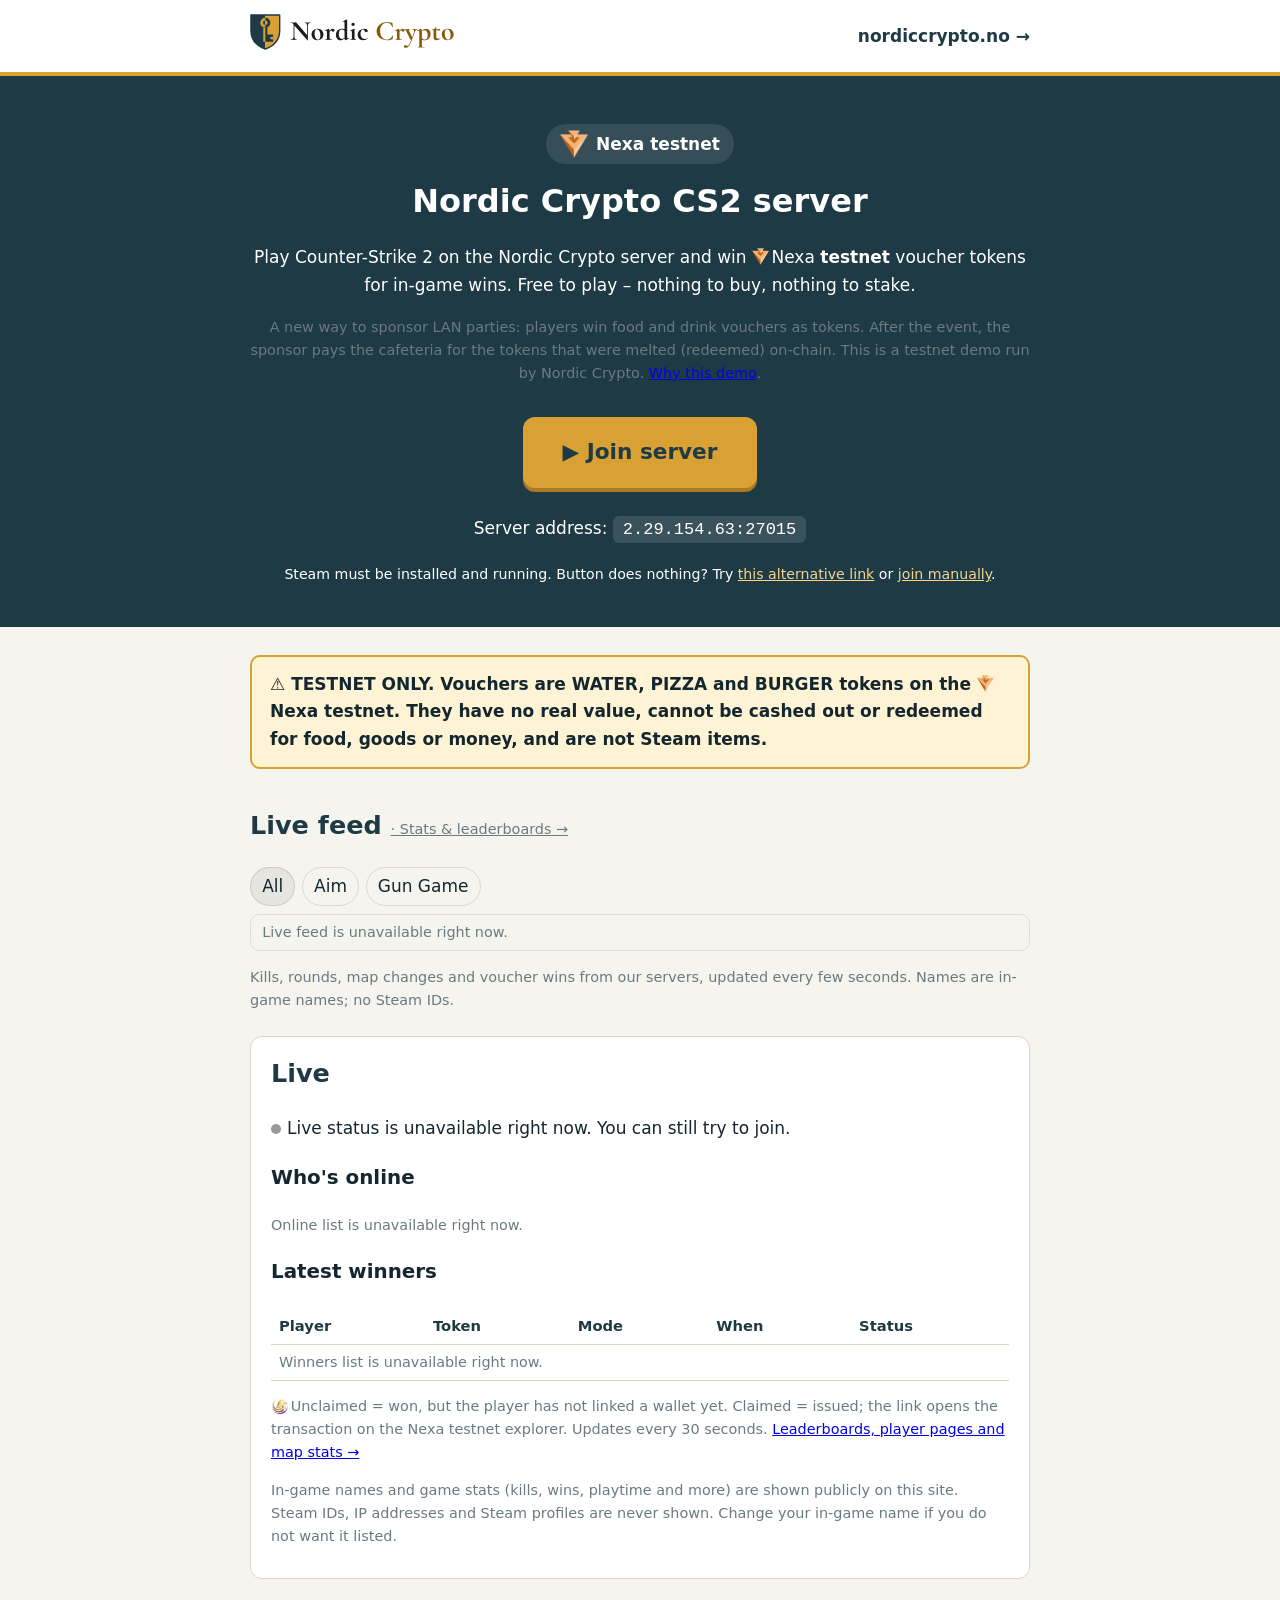
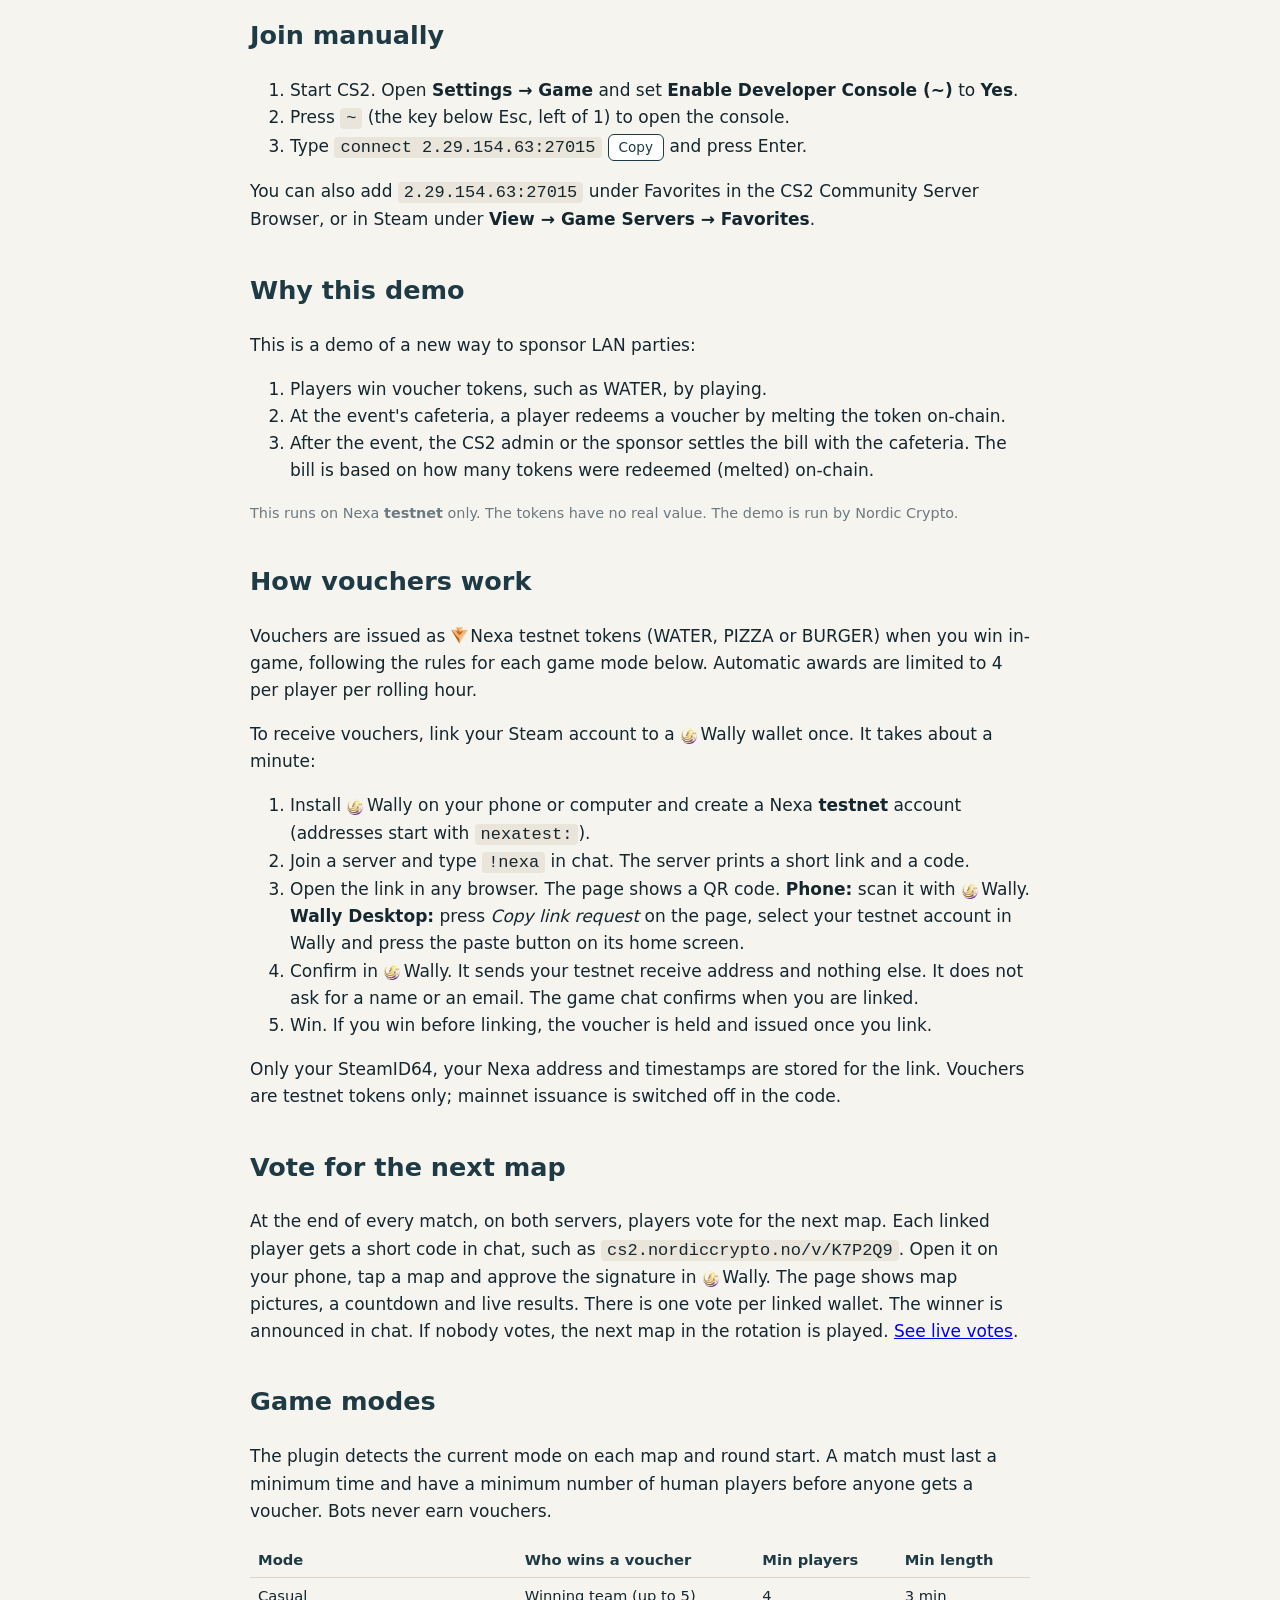
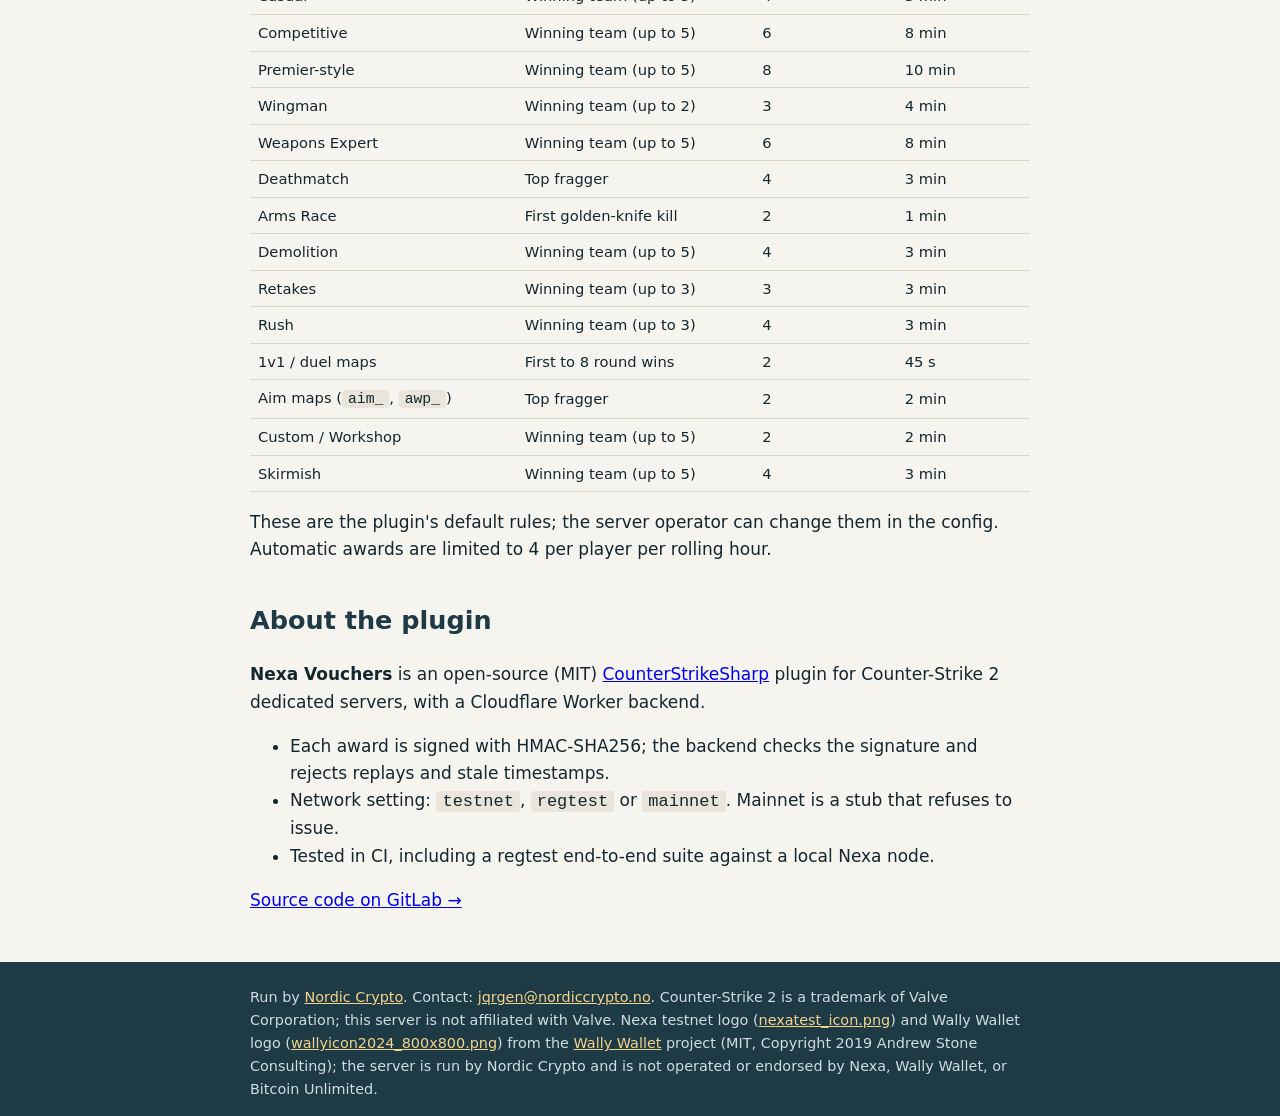
==== commit ce486e4a: "Stats & leaderboards, player pages, who's online, names on winners, privacy notice" ====
--- a/index.html
+++ b/index.html
@@ -50,7 +50,7 @@
 <div class="warn">⚠ TESTNET ONLY. Vouchers are WATER, PIZZA and BURGER tokens on the <img class="nt" src="assets/nexa-testnet.png" alt="" width="16" height="16">Nexa testnet. They have no real value, cannot be cashed out or redeemed for food, goods or money, and are not Steam items.</div>
 
 <section class="feed">
-<h2>Live feed</h2>
+<h2>Live feed <a class="muted" style="font-size:.9rem;font-weight:400" href="stats.html">· Stats &amp; leaderboards →</a></h2>
 <div class="tabs" id="feed-tabs"><button data-server="" aria-pressed="true">All</button><button data-server="cs2-vouchers-1" aria-pressed="false">Aim</button><button data-server="cs2-gungame-1" aria-pressed="false">Gun Game</button></div>
 <ol id="feed" aria-live="polite"><li class="muted">Loading…</li></ol>
 <p class="muted">Kills, rounds, map changes and voucher wins from our servers, updated every few seconds. Names are in-game names; no Steam IDs.</p>
@@ -60,9 +60,12 @@
 <section class="live" aria-live="polite">
 <h2>Live</h2>
 <p id="srv"><span class="dot"></span>Loading server status…</p>
+<h3>Who's online</h3>
+<div id="online"><p class="muted">Loading…</p></div>
 <h3>Latest winners</h3>
-<table><thead><tr><th>Token</th><th>Mode</th><th>When</th><th>Status</th></tr></thead><tbody id="wins"><tr><td colspan="4" class="muted">Loading…</td></tr></tbody></table>
-<p class="muted"><img class="ww" src="assets/wally-wallet.png" alt="Wally Wallet" width="16" height="16">Unclaimed = won, but the player has not linked a wallet yet. Claimed = issued; the link opens the transaction on the Nexa testnet explorer. This winners list shows no Steam IDs or player names and updates every 30 seconds. (The live feed above shows in-game names, never Steam IDs.)</p>
+<table><thead><tr><th>Player</th><th>Token</th><th>Mode</th><th>When</th><th>Status</th></tr></thead><tbody id="wins"><tr><td colspan="5" class="muted">Loading…</td></tr></tbody></table>
+<p class="muted"><img class="ww" src="assets/wally-wallet.png" alt="Wally Wallet" width="16" height="16">Unclaimed = won, but the player has not linked a wallet yet. Claimed = issued; the link opens the transaction on the Nexa testnet explorer. Updates every 30 seconds. <a href="stats.html">Leaderboards, player pages and map stats →</a></p>
+<p class="muted privacy">In-game names and game stats (kills, wins, playtime and more) are shown publicly on this site. Steam IDs, IP addresses and Steam profiles are never shown. Change your in-game name if you do not want it listed.</p>
 </section>
 
 <h2 id="manual">Join manually</h2>
@@ -147,8 +150,12 @@
     srv.innerHTML=list.length?list.map(row).join('<br>'):'<span class="dot"></span>No status reported yet.';
   }catch(e){srv.innerHTML='<span class="dot"></span>Live status is unavailable right now. You can still try to join.'}
   try{const w=await j('/winners');const rows=w.winners||[];
-    wins.innerHTML=rows.length?rows.map(r=>'<tr><td>'+esc(r.token)+'</td><td>'+esc(r.mode)+'</td><td>'+ago(r.time)+'</td><td>'+(r.status==='Claimed'?'<span class="tag c">'+wallyIcon+'Claimed</span>'+(r.txUrl&&/^https:\/\/testnet-explorer\.nexa\.org\/tx\/[0-9a-f]{64}$/.test(r.txUrl)?' <a href="'+esc(r.txUrl)+'" rel="noopener" target="_blank">tx</a>':'')+(r.recipient?' <span class="muted">'+esc(r.recipient)+'</span>':''):'<span class="tag u">Unclaimed</span>')+'</td></tr>').join(''):'<tr><td colspan="4" class="muted">No wins yet.</td></tr>';
-  }catch(e){wins.innerHTML='<tr><td colspan="4" class="muted">Winners list is unavailable right now.</td></tr>'}
+    wins.innerHTML=rows.length?rows.map(r=>'<tr><td>'+(r.name?(r.playerId&&/^[0-9a-f]{16}$/.test(r.playerId)?'<a href="player.html?id='+r.playerId+'">'+esc(r.name)+'</a>':esc(r.name)):'<span class="muted">–</span>')+'</td><td>'+esc(r.token)+'</td><td>'+esc(r.mode)+'</td><td>'+ago(r.time)+'</td><td>'+(r.status==='Claimed'?'<span class="tag c">'+wallyIcon+'Claimed</span>'+(r.txUrl&&/^https:\/\/testnet-explorer\.nexa\.org\/tx\/[0-9a-f]{64}$/.test(r.txUrl)?' <a href="'+esc(r.txUrl)+'" rel="noopener" target="_blank">tx</a>':'')+(r.recipient?' <span class="muted">'+esc(r.recipient)+'</span>':''):'<span class="tag u">Unclaimed</span>')+'</td></tr>').join(''):'<tr><td colspan="5" class="muted">No wins yet.</td></tr>';
+  }catch(e){wins.innerHTML='<tr><td colspan="5" class="muted">Winners list is unavailable right now.</td></tr>'}
+  try{const o=await j('/players/online');const el=document.getElementById('online');const sv=o.servers||{};
+    const label={'cs2-vouchers-1':'Aim / AWP','cs2-gungame-1':'Gun Game'};const ids=Object.keys(sv);
+    el.innerHTML=ids.length?ids.map(id=>'<p><strong>'+esc(label[id]||id)+'</strong>: '+sv[id].map(p=>'<a href="player.html?id='+(/^[0-9a-f]{16}$/.test(p.id)?p.id:'')+'">'+esc(p.name)+'</a> <span class="muted">'+esc(p.kills)+'/'+esc(p.deaths)+'</span>').join(', ')+'</p>').join(''):'<p class="muted">Nobody is playing right now.</p>';
+  }catch(e){document.getElementById('online').innerHTML='<p class="muted">Online list is unavailable right now.</p>'}
 }
 refresh();setInterval(refresh,30000);
 </script>
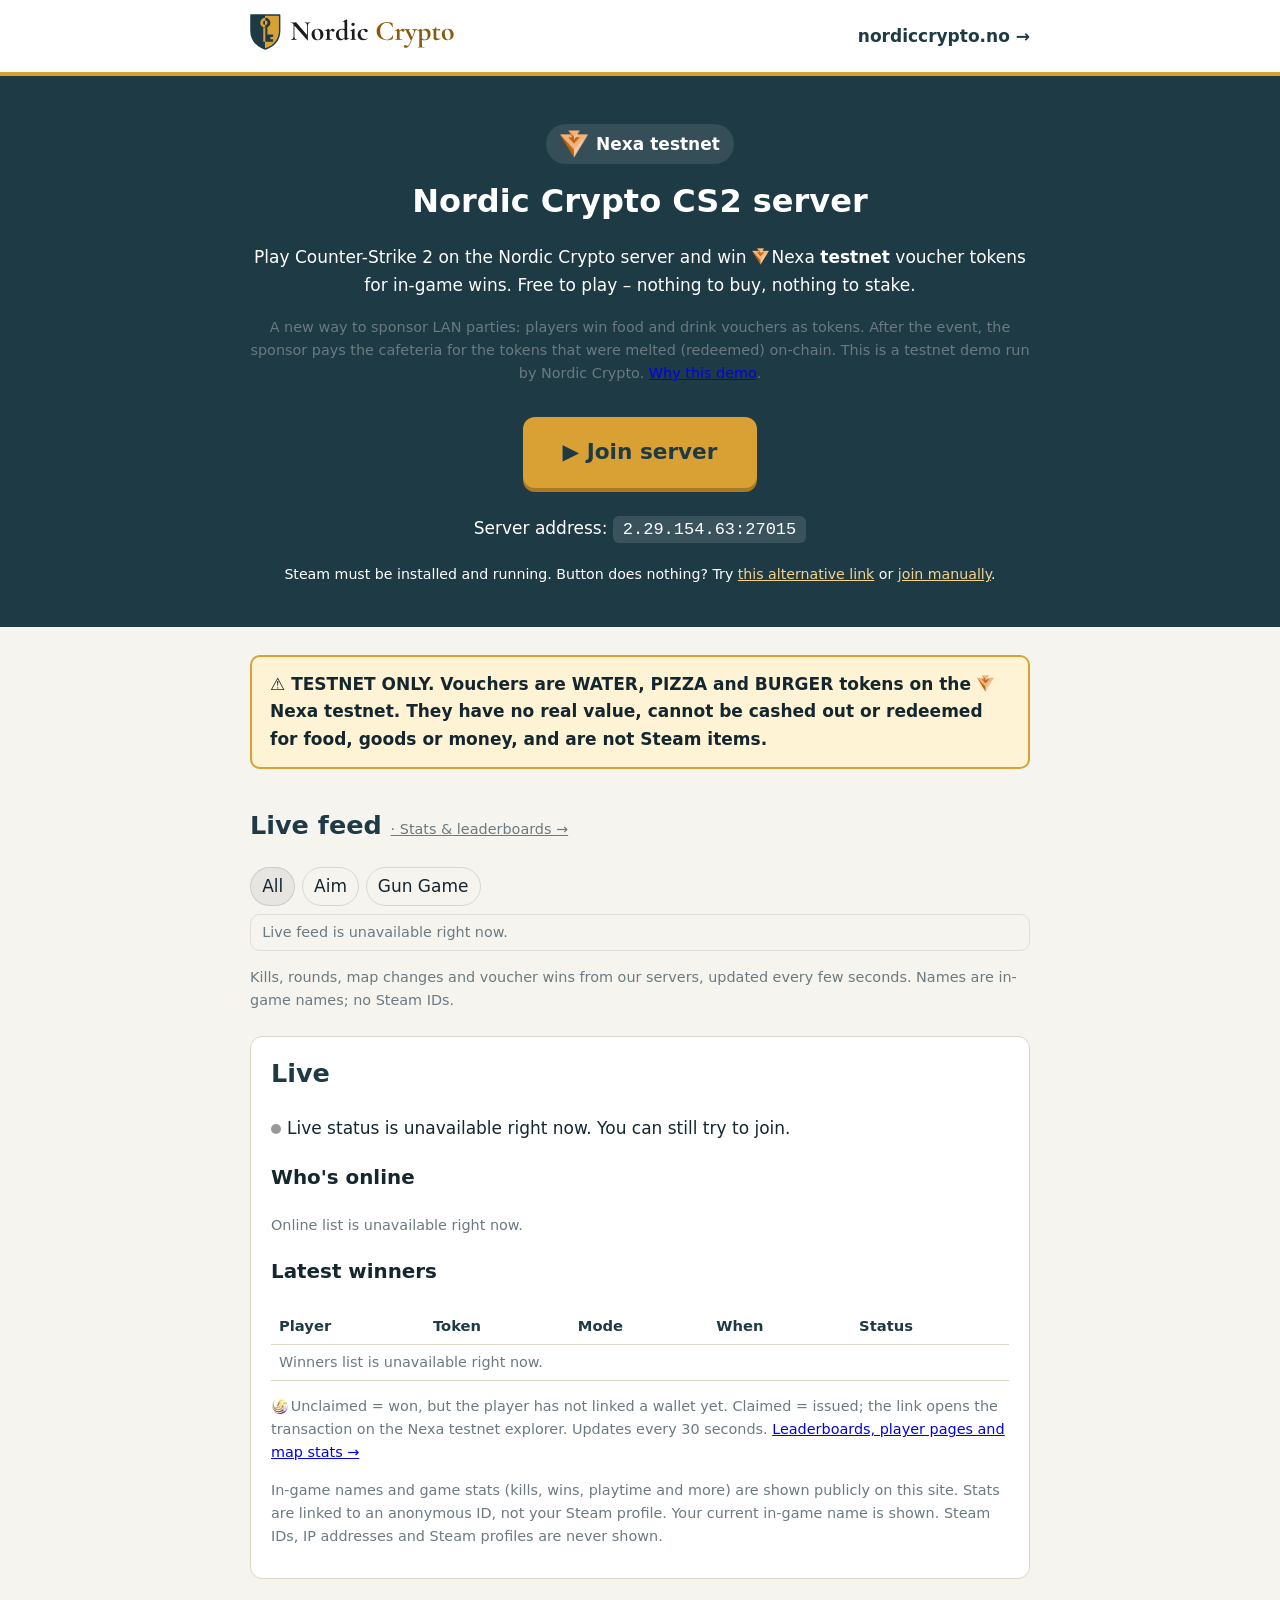
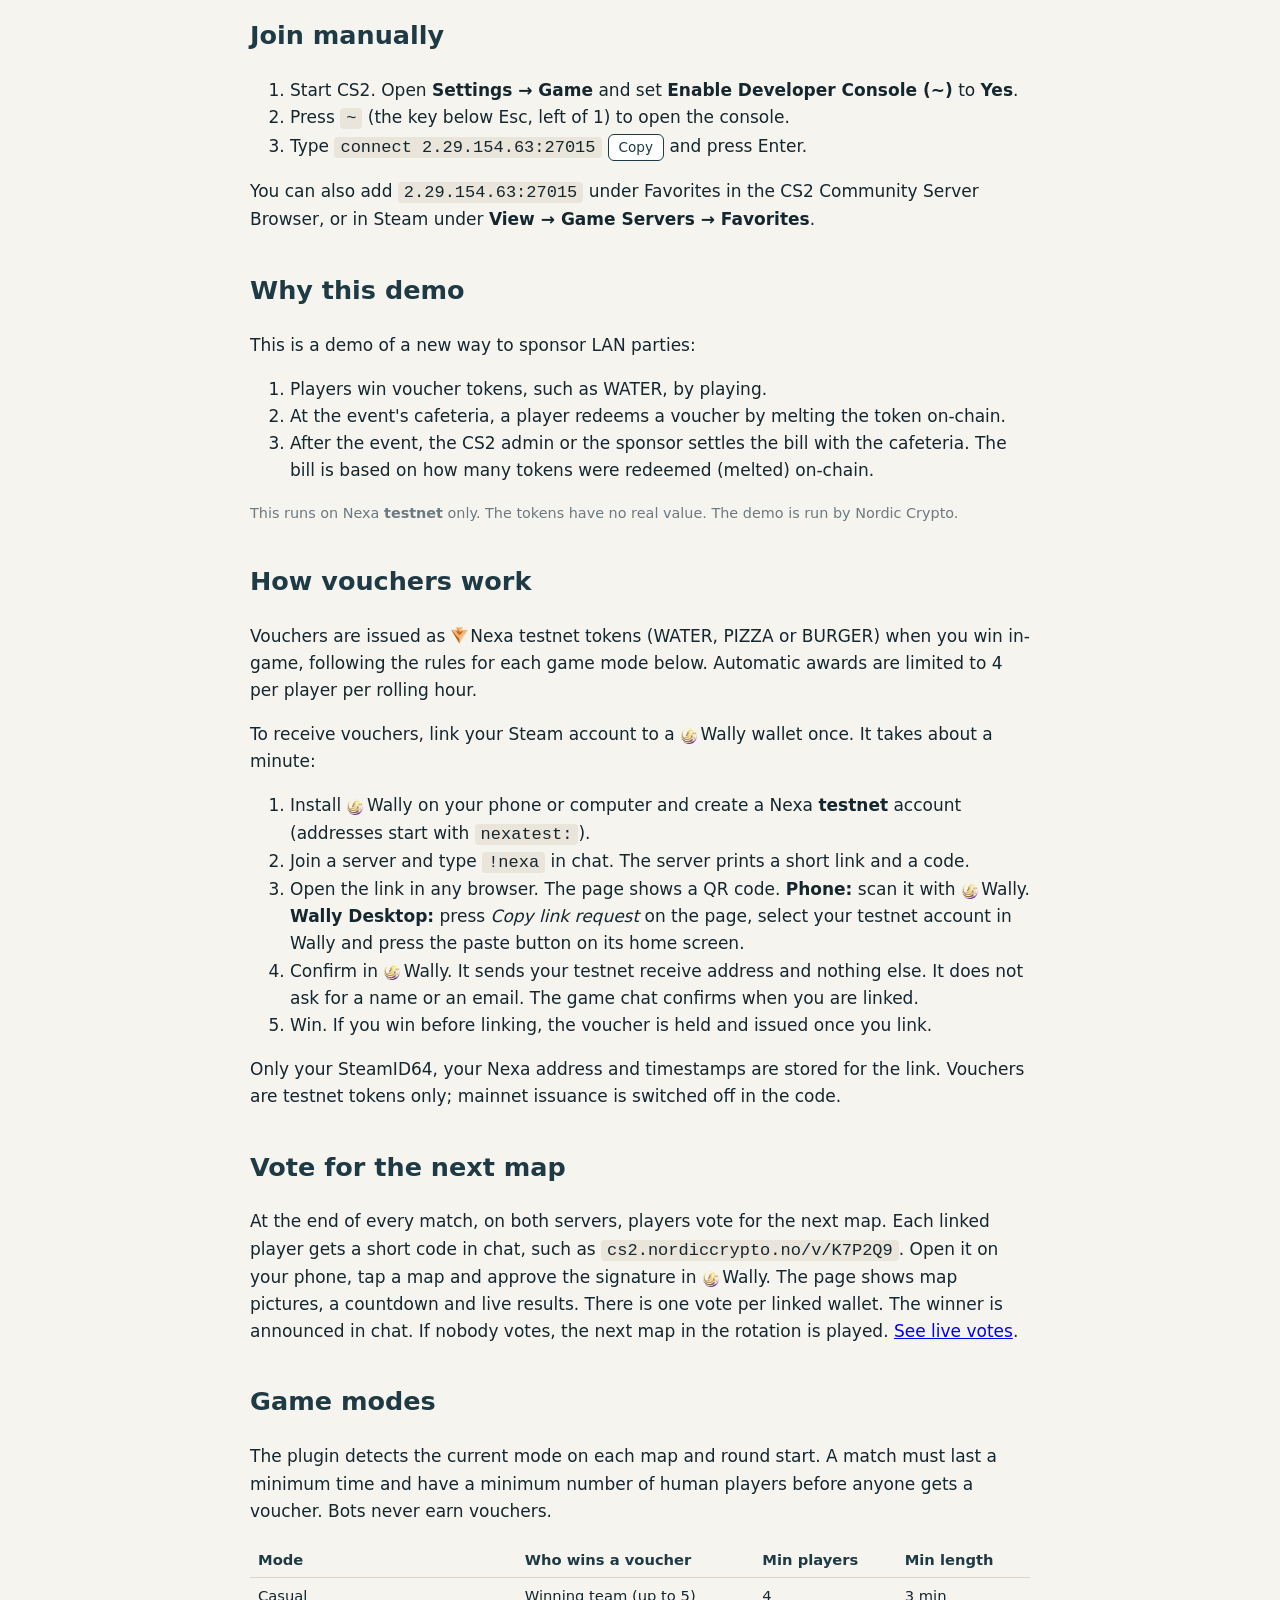
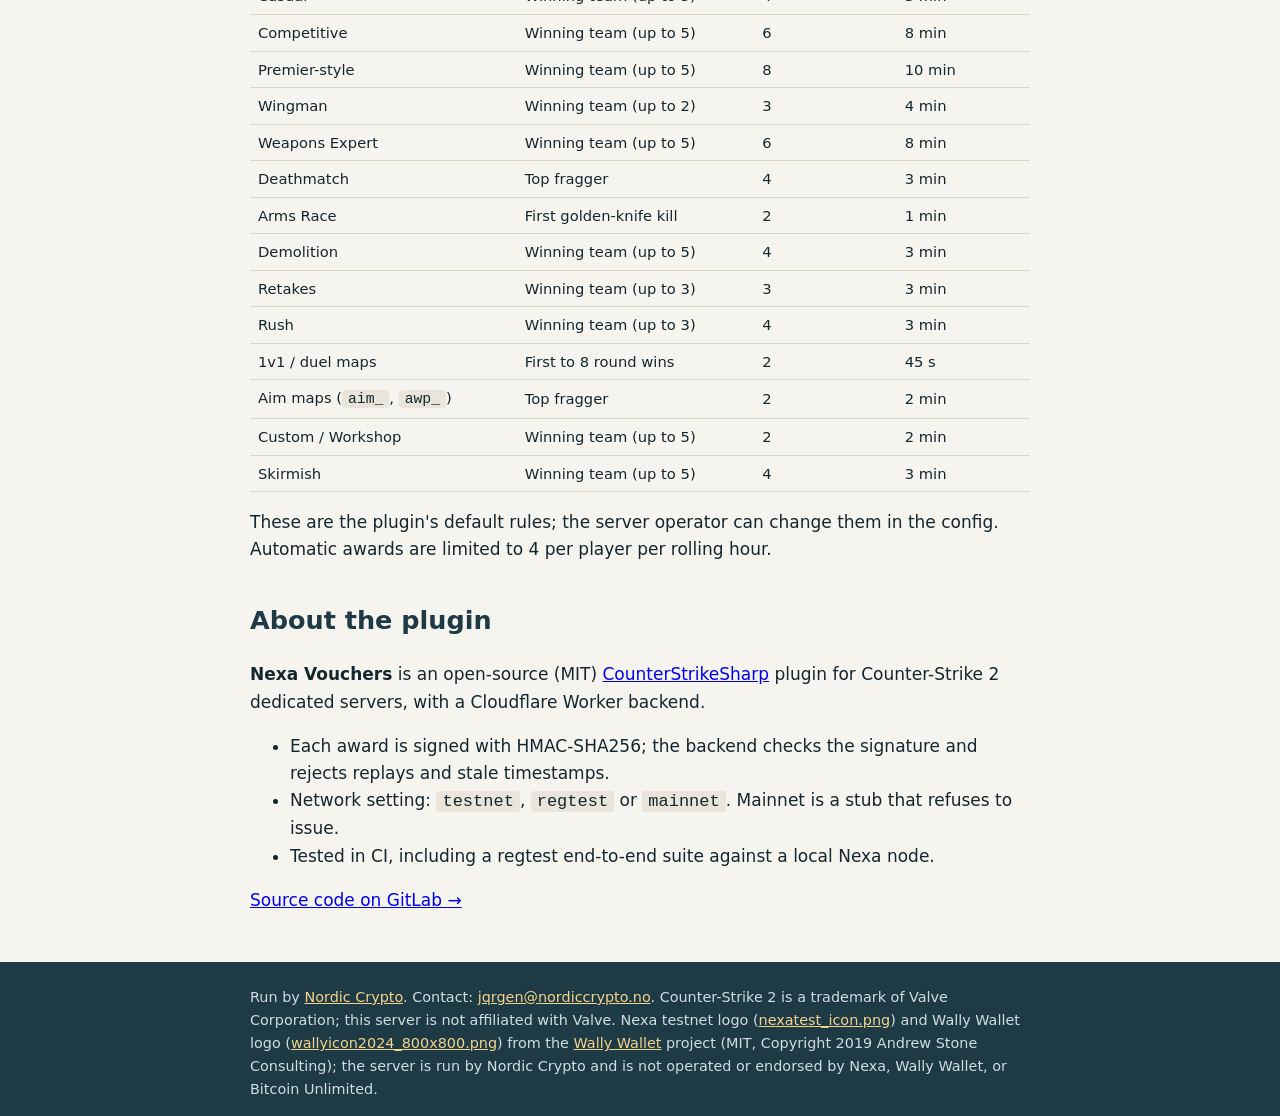
==== commit fc1b02fc: "fix: update the player-stats privacy notice Say that stats are linked to an anonymous ID and that th" ====
--- a/index.html
+++ b/index.html
@@ -65,7 +65,7 @@
 <h3>Latest winners</h3>
 <table><thead><tr><th>Player</th><th>Token</th><th>Mode</th><th>When</th><th>Status</th></tr></thead><tbody id="wins"><tr><td colspan="5" class="muted">Loading…</td></tr></tbody></table>
 <p class="muted"><img class="ww" src="assets/wally-wallet.png" alt="Wally Wallet" width="16" height="16">Unclaimed = won, but the player has not linked a wallet yet. Claimed = issued; the link opens the transaction on the Nexa testnet explorer. Updates every 30 seconds. <a href="stats.html">Leaderboards, player pages and map stats →</a></p>
-<p class="muted privacy">In-game names and game stats (kills, wins, playtime and more) are shown publicly on this site. Steam IDs, IP addresses and Steam profiles are never shown. Change your in-game name if you do not want it listed.</p>
+<p class="muted privacy">In-game names and game stats (kills, wins, playtime and more) are shown publicly on this site. Stats are linked to an anonymous ID, not your Steam profile. Your current in-game name is shown. Steam IDs, IP addresses and Steam profiles are never shown.</p>
 </section>
 
 <h2 id="manual">Join manually</h2>
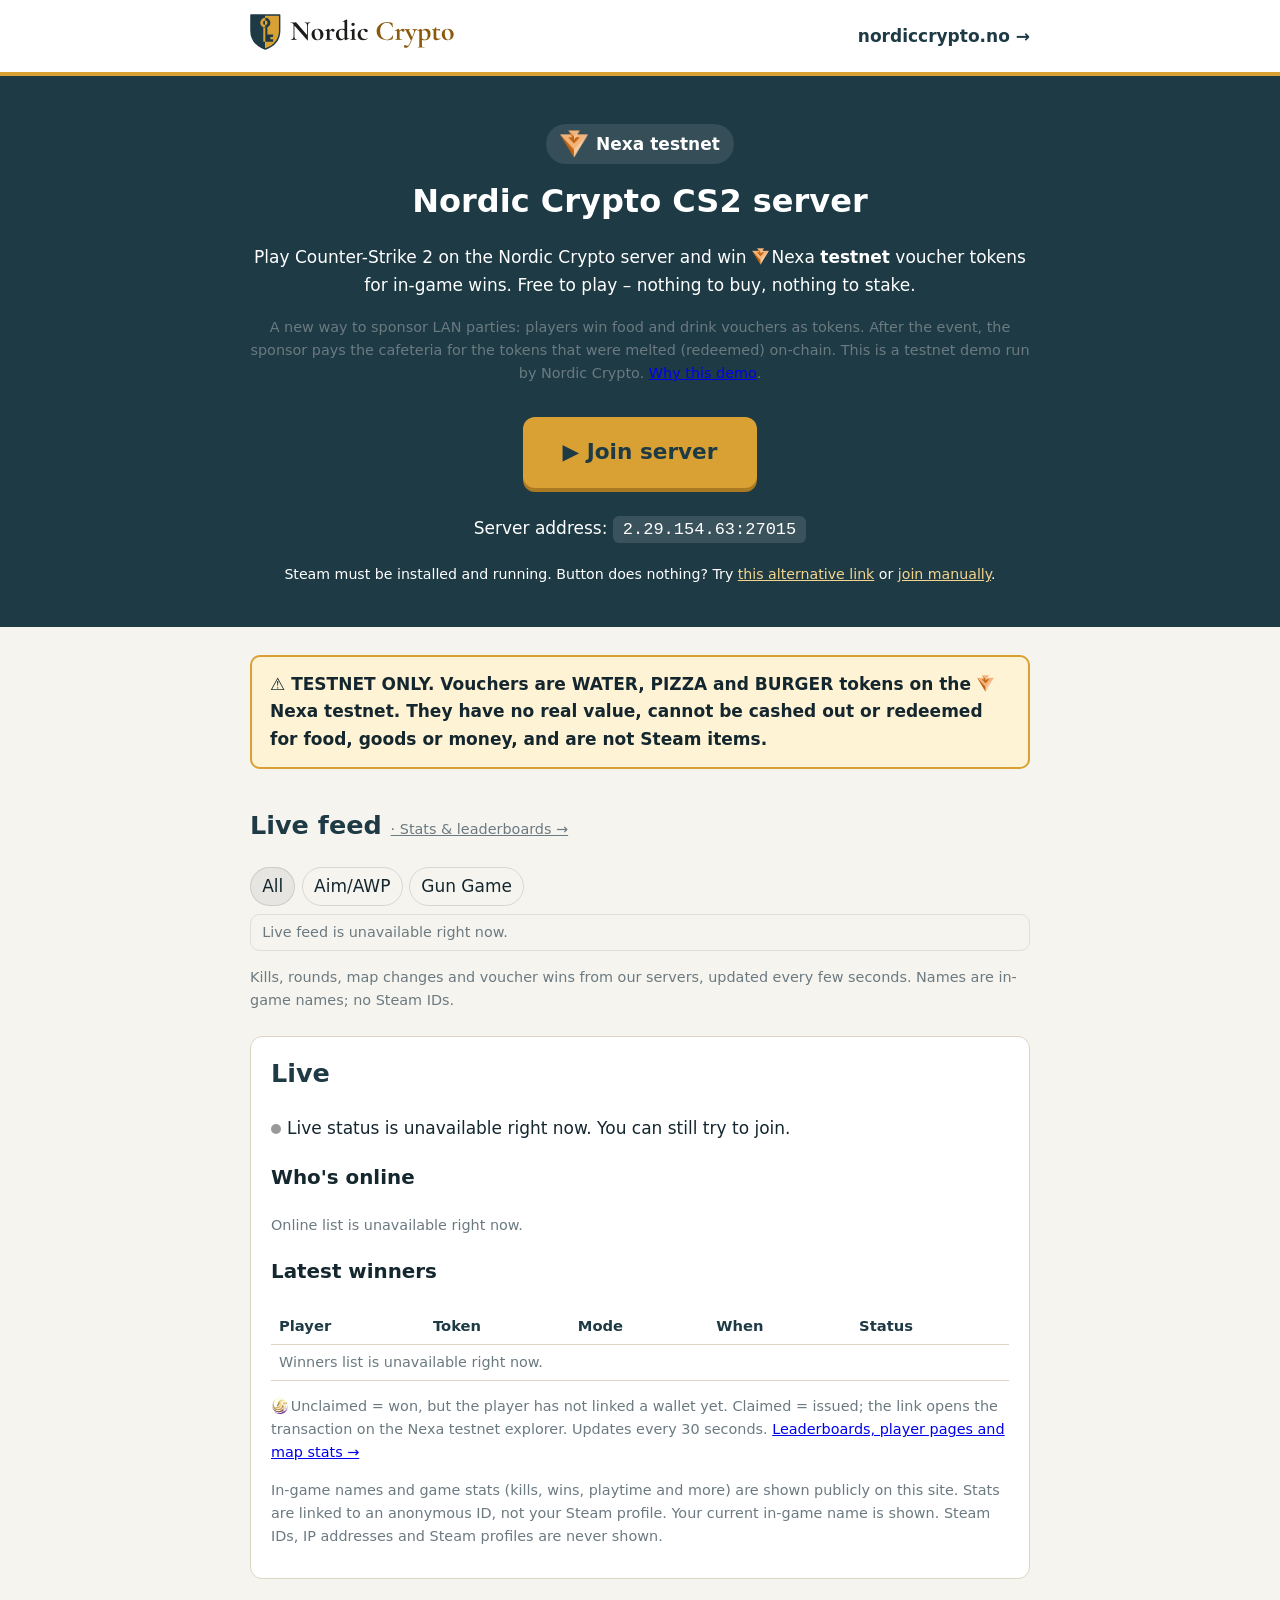
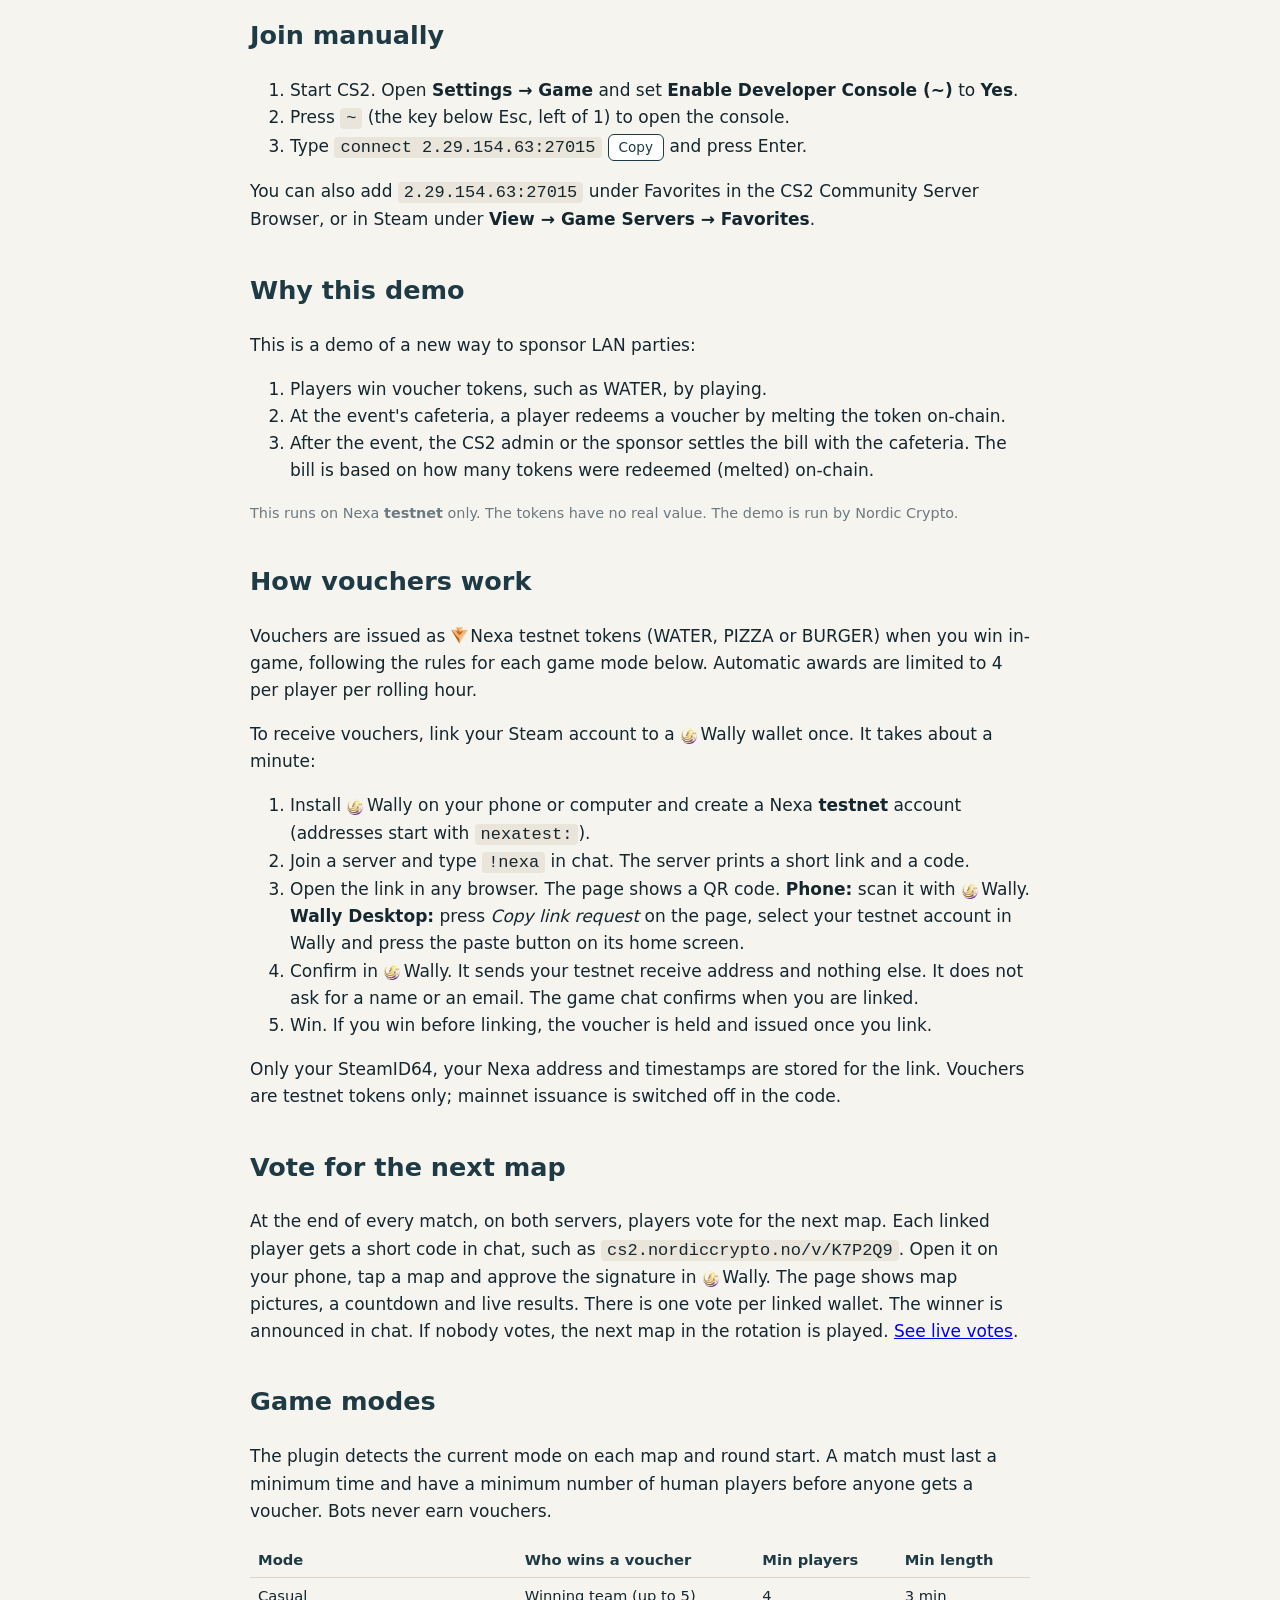
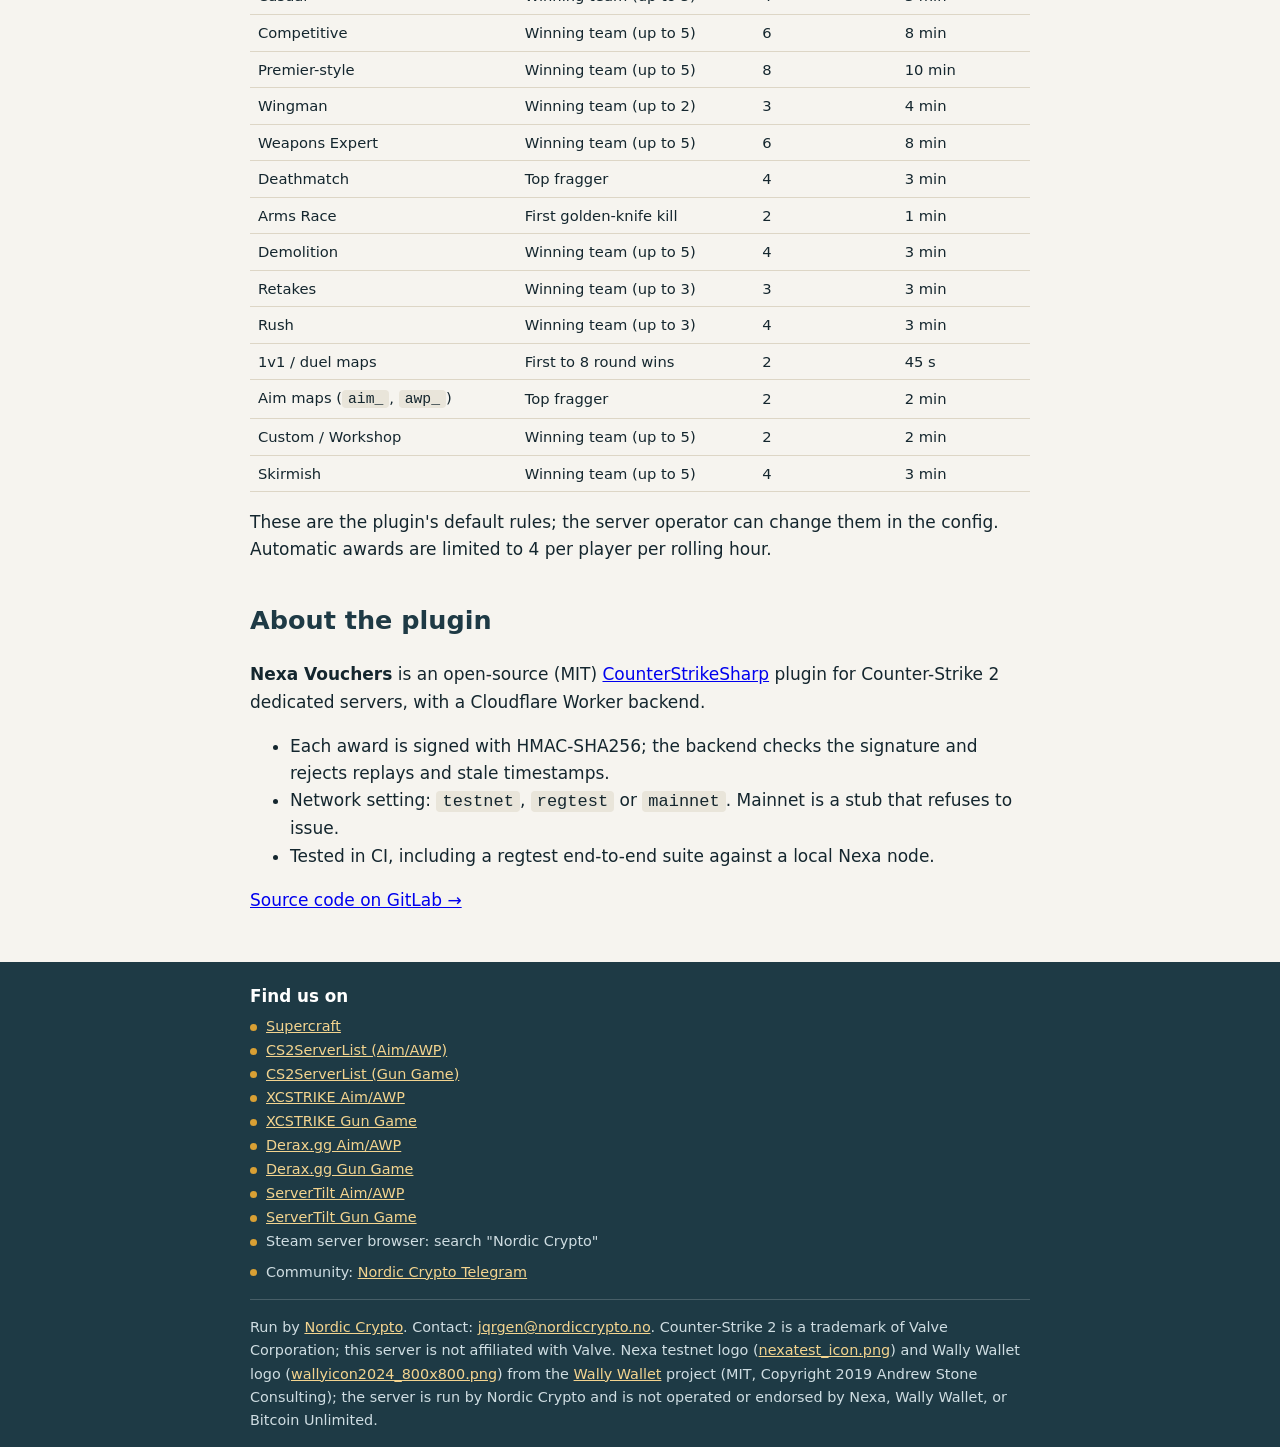
==== commit f2754e2a: "feat: add a Find us on footer and Helsinki server names Share one listings array across every page, " ====
--- a/index.html
+++ b/index.html
@@ -32,6 +32,7 @@
 .muted{color:#6b7a80;font-size:.9rem}
 </style>
 <link rel="stylesheet" href="assets/feed.css">
+<link rel="stylesheet" href="assets/find-us.css">
 </head>
 <body>
 <header><div class="wrap"><a href="https://nordiccrypto.no"><img src="assets/lockup.svg" alt="Nordic Crypto"></a><a class="back" href="https://nordiccrypto.no">nordiccrypto.no →</a></div></header>
@@ -51,7 +52,7 @@
 
 <section class="feed">
 <h2>Live feed <a class="muted" style="font-size:.9rem;font-weight:400" href="stats.html">· Stats &amp; leaderboards →</a></h2>
-<div class="tabs" id="feed-tabs"><button data-server="" aria-pressed="true">All</button><button data-server="cs2-vouchers-1" aria-pressed="false">Aim</button><button data-server="cs2-gungame-1" aria-pressed="false">Gun Game</button></div>
+<div class="tabs" id="feed-tabs"><button data-server="" aria-pressed="true">All</button><button data-server="cs2-vouchers-1" aria-pressed="false" title="Nordic Crypto | Aim/AWP | Finland (Helsinki) | Testnet vouchers">Aim/AWP</button><button data-server="cs2-gungame-1" aria-pressed="false" title="Nordic Crypto | Gun Game | Finland (Helsinki) | Testnet vouchers">Gun Game</button></div>
 <ol id="feed" aria-live="polite"><li class="muted">Loading…</li></ol>
 <p class="muted">Kills, rounds, map changes and voucher wins from our servers, updated every few seconds. Names are in-game names; no Steam IDs.</p>
 </section>
@@ -132,6 +133,8 @@
 </main>
 
 <footer><div class="wrap">Run by <a href="https://nordiccrypto.no">Nordic Crypto</a>. Contact: <a href="mailto:jqrgen@nordiccrypto.no">jqrgen@nordiccrypto.no</a>. Counter-Strike 2 is a trademark of Valve Corporation; this server is not affiliated with Valve. Nexa testnet logo (<a href="https://gitlab.com/wallywallet/wallet/-/blob/main/shared/src/commonMain/resources/icons/nexatest_icon.png">nexatest_icon.png</a>) and Wally Wallet logo (<a href="https://gitlab.com/wallywallet/wallet/-/blob/main/shared/src/commonMain/resources/icons/wallyicon2024_800x800.png">wallyicon2024_800x800.png</a>) from the <a href="https://gitlab.com/wallywallet/wallet">Wally Wallet</a> project (MIT, Copyright 2019 Andrew Stone Consulting); the server is run by Nordic Crypto and is not operated or endorsed by Nexa, Wally Wallet, or Bitcoin Unlimited.</div></footer>
+<script src="assets/servers.js"></script>
+<script src="assets/find-us.js"></script>
 <script>
 document.querySelectorAll('.copy').forEach(b=>b.onclick=()=>{navigator.clipboard.writeText(b.dataset.copy).then(()=>{b.textContent='Copied';setTimeout(()=>b.textContent='Copy',1500)})});
 
@@ -140,11 +143,12 @@
 const esc=t=>String(t).replace(/[&<>"]/g,c=>({'&':'&amp;','<':'&lt;','>':'&gt;','"':'&quot;'}[c]));
 const ago=t=>{const d=Math.max(0,Math.floor(Date.now()/1000)-t);return d<60?d+' s ago':d<3600?Math.floor(d/60)+' min ago':d<86400?Math.floor(d/3600)+' h ago':new Date(t*1000).toLocaleDateString()};
 async function j(path){const r=await fetch(API+path,{cache:'no-store'});if(!r.ok)throw new Error(r.status);return r.json()}
+const connect={'cs2-vouchers-1':'2.29.154.63:27015','cs2-gungame-1':'2.29.154.63:27025'};
+const serverName=id=>{const s=(window.NC_SERVERS||{})[id];return s&&s.name?s.name:id};
 async function refresh(){
   const srv=document.getElementById('srv'),wins=document.getElementById('wins');
   try{const s=await j('/stats');const list=s.servers||[];
-    const names={'cs2-vouchers-1':['Aim / AWP','2.29.154.63:27015'],'cs2-gungame-1':['Gun Game (Arms Race)','2.29.154.63:27025']};
-    const row=v=>{const n=names[v.serverId]||[v.serverId,''];const label='<strong>'+esc(n[0])+'</strong>'+(n[1]?' <a href="steam://connect/'+esc(n[1])+'">'+esc(n[1])+'</a>':'');
+    const row=v=>{const addr=connect[v.serverId]||'';const label='<strong>'+esc(serverName(v.serverId))+'</strong>'+(addr?' <a href="steam://connect/'+esc(addr)+'">'+esc(addr)+'</a>':'');
       return v.online?'<span class="dot on"></span>'+label+' – online – '+esc(v.players)+' '+(v.players===1?'human':'humans')+(v.bots!=null?' + '+esc(v.bots)+' '+(v.bots===1?'bot':'bots'):'')+' / '+esc(v.maxPlayers)+' · map <code>'+esc(v.map)+'</code> · '+esc(v.mode)
         :'<span class="dot off"></span>'+label+' – offline – last seen '+ago(v.lastSeen)};
     srv.innerHTML=list.length?list.map(row).join('<br>'):'<span class="dot"></span>No status reported yet.';
@@ -153,8 +157,8 @@
     wins.innerHTML=rows.length?rows.map(r=>'<tr><td>'+(r.name?(r.playerId&&/^[0-9a-f]{16}$/.test(r.playerId)?'<a href="player.html?id='+r.playerId+'">'+esc(r.name)+'</a>':esc(r.name)):'<span class="muted">–</span>')+'</td><td>'+esc(r.token)+'</td><td>'+esc(r.mode)+'</td><td>'+ago(r.time)+'</td><td>'+(r.status==='Claimed'?'<span class="tag c">'+wallyIcon+'Claimed</span>'+(r.txUrl&&/^https:\/\/testnet-explorer\.nexa\.org\/tx\/[0-9a-f]{64}$/.test(r.txUrl)?' <a href="'+esc(r.txUrl)+'" rel="noopener" target="_blank">tx</a>':'')+(r.recipient?' <span class="muted">'+esc(r.recipient)+'</span>':''):'<span class="tag u">Unclaimed</span>')+'</td></tr>').join(''):'<tr><td colspan="5" class="muted">No wins yet.</td></tr>';
   }catch(e){wins.innerHTML='<tr><td colspan="5" class="muted">Winners list is unavailable right now.</td></tr>'}
   try{const o=await j('/players/online');const el=document.getElementById('online');const sv=o.servers||{};
-    const label={'cs2-vouchers-1':'Aim / AWP','cs2-gungame-1':'Gun Game'};const ids=Object.keys(sv);
-    el.innerHTML=ids.length?ids.map(id=>'<p><strong>'+esc(label[id]||id)+'</strong>: '+sv[id].map(p=>'<a href="player.html?id='+(/^[0-9a-f]{16}$/.test(p.id)?p.id:'')+'">'+esc(p.name)+'</a> <span class="muted">'+esc(p.kills)+'/'+esc(p.deaths)+'</span>').join(', ')+'</p>').join(''):'<p class="muted">Nobody is playing right now.</p>';
+    const ids=Object.keys(sv);
+    el.innerHTML=ids.length?ids.map(id=>'<p><strong>'+esc(serverName(id))+'</strong>: '+sv[id].map(p=>'<a href="player.html?id='+(/^[0-9a-f]{16}$/.test(p.id)?p.id:'')+'">'+esc(p.name)+'</a> <span class="muted">'+esc(p.kills)+'/'+esc(p.deaths)+'</span>').join(', ')+'</p>').join(''):'<p class="muted">Nobody is playing right now.</p>';
   }catch(e){document.getElementById('online').innerHTML='<p class="muted">Online list is unavailable right now.</p>'}
 }
 refresh();setInterval(refresh,30000);
--- a/assets/find-us.css
+++ b/assets/find-us.css
@@ -0,0 +1,7 @@
+/* "Find us on" block inside the teal footer. */
+footer .find-us{margin:0 0 16px;padding-bottom:14px;border-bottom:1px solid rgba(255,255,255,.18)}
+footer .find-us h2{color:#fff;font-size:1.05rem;font-weight:700;line-height:1.3;margin:0 0 8px}
+footer .find-us ul{list-style:none;margin:0;padding:0}
+footer .find-us li{position:relative;margin:3px 0;padding-left:16px;line-height:1.45}
+footer .find-us li::before{content:"";position:absolute;left:0;top:.55em;width:7px;height:7px;border-radius:50%;background:var(--gold,#D9A034)}
+footer .find-us li.group{margin-top:10px}
